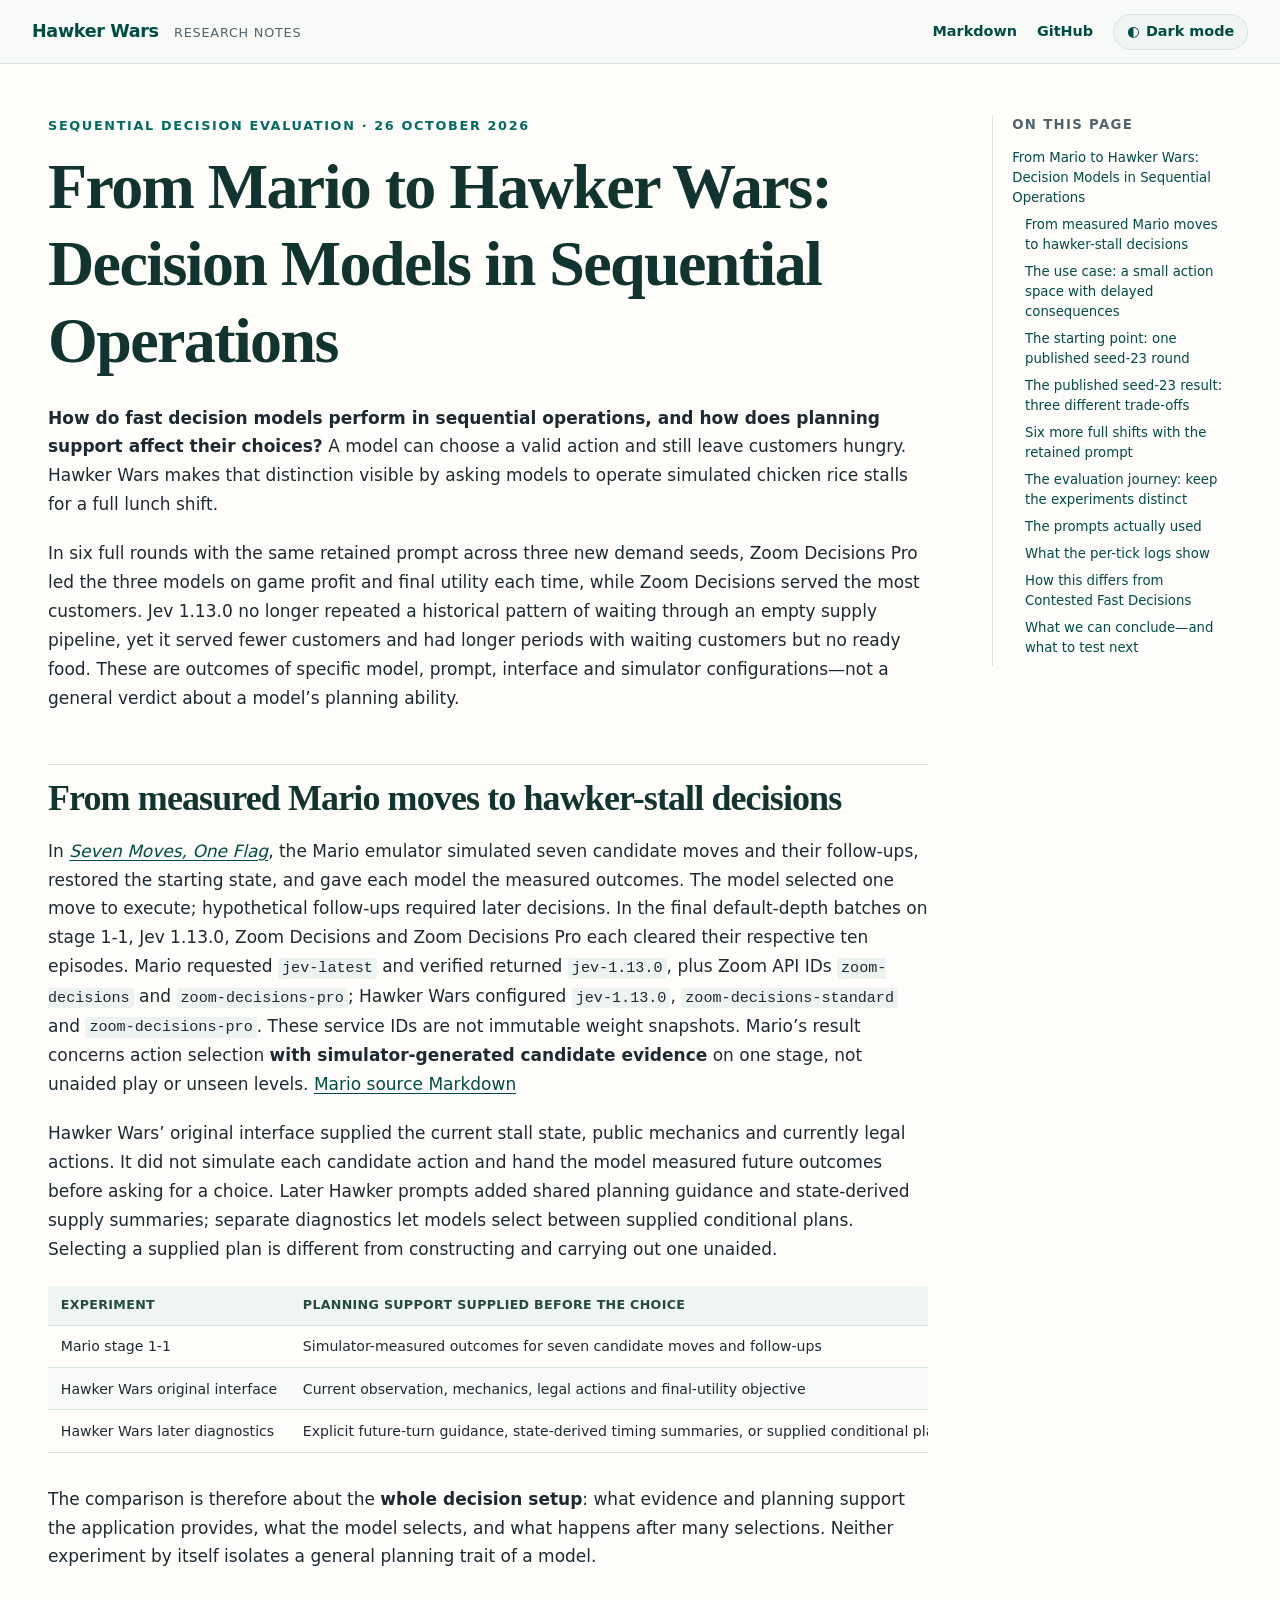
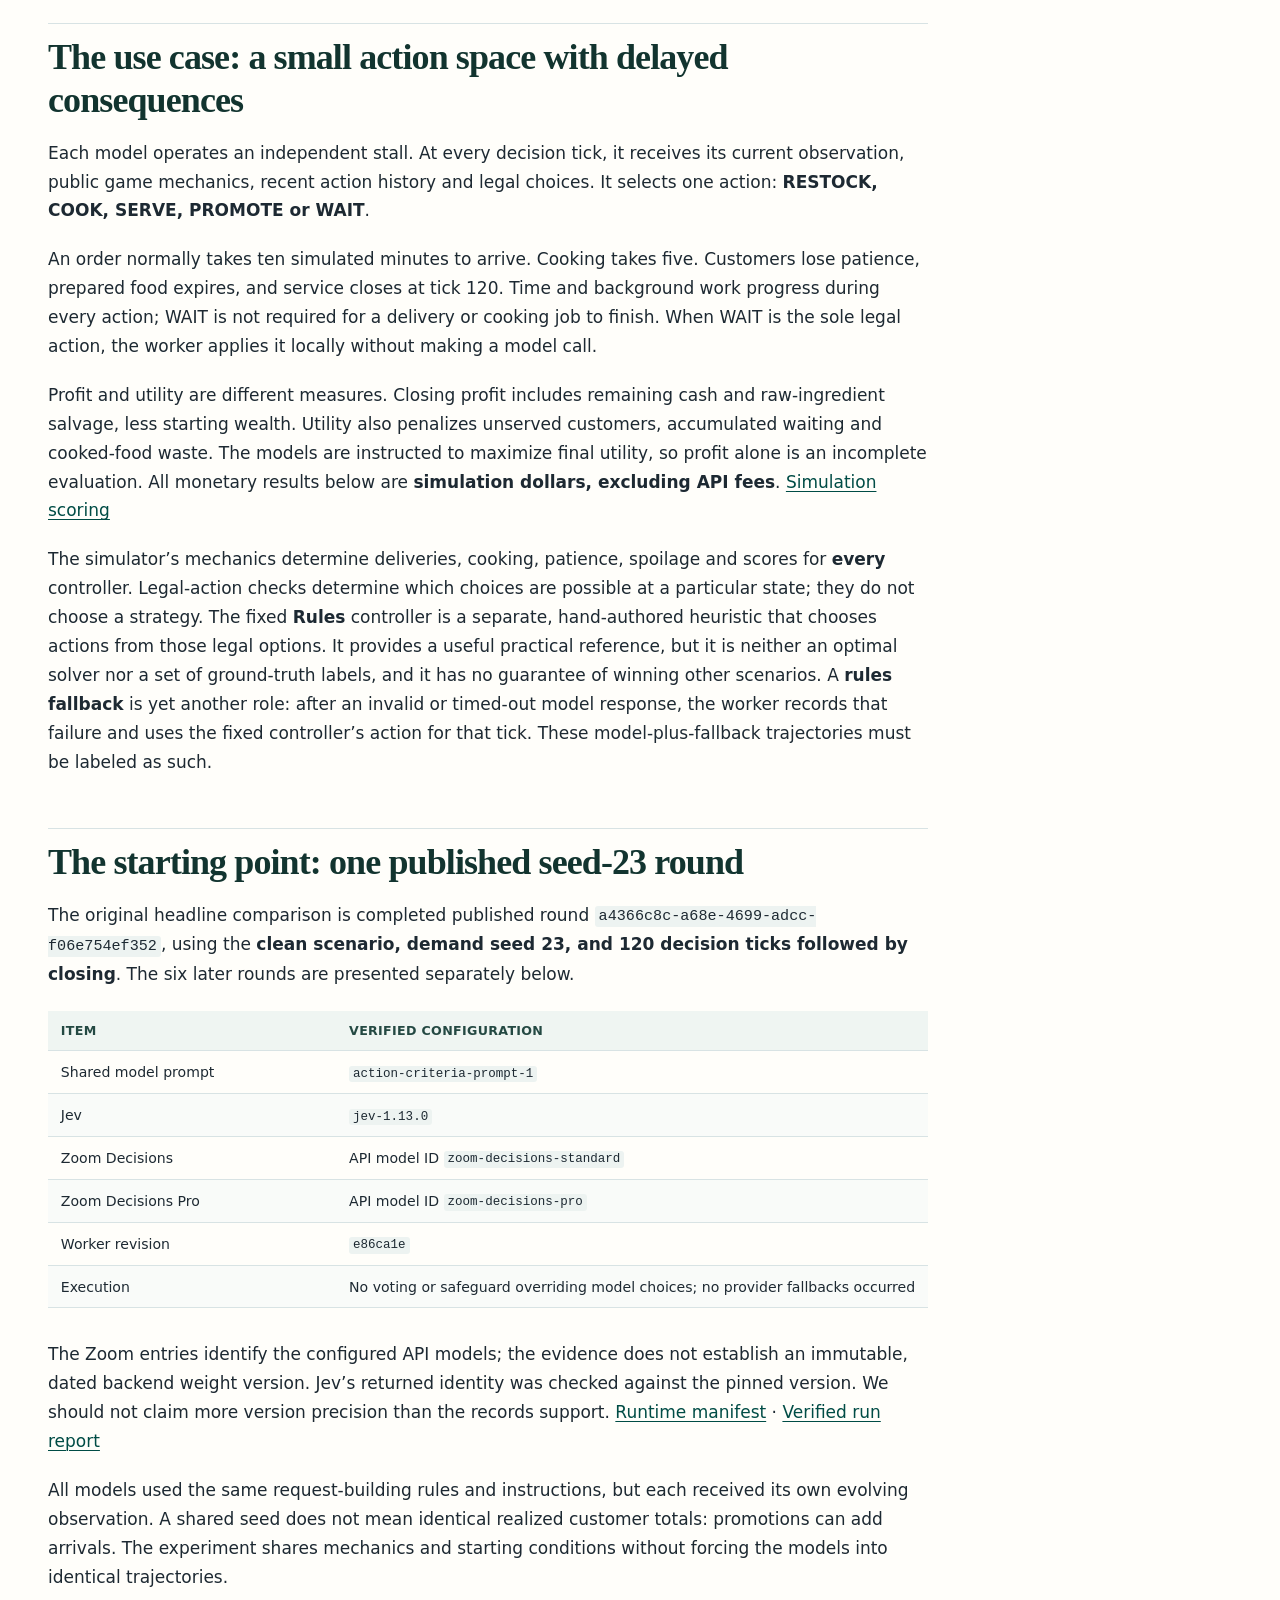
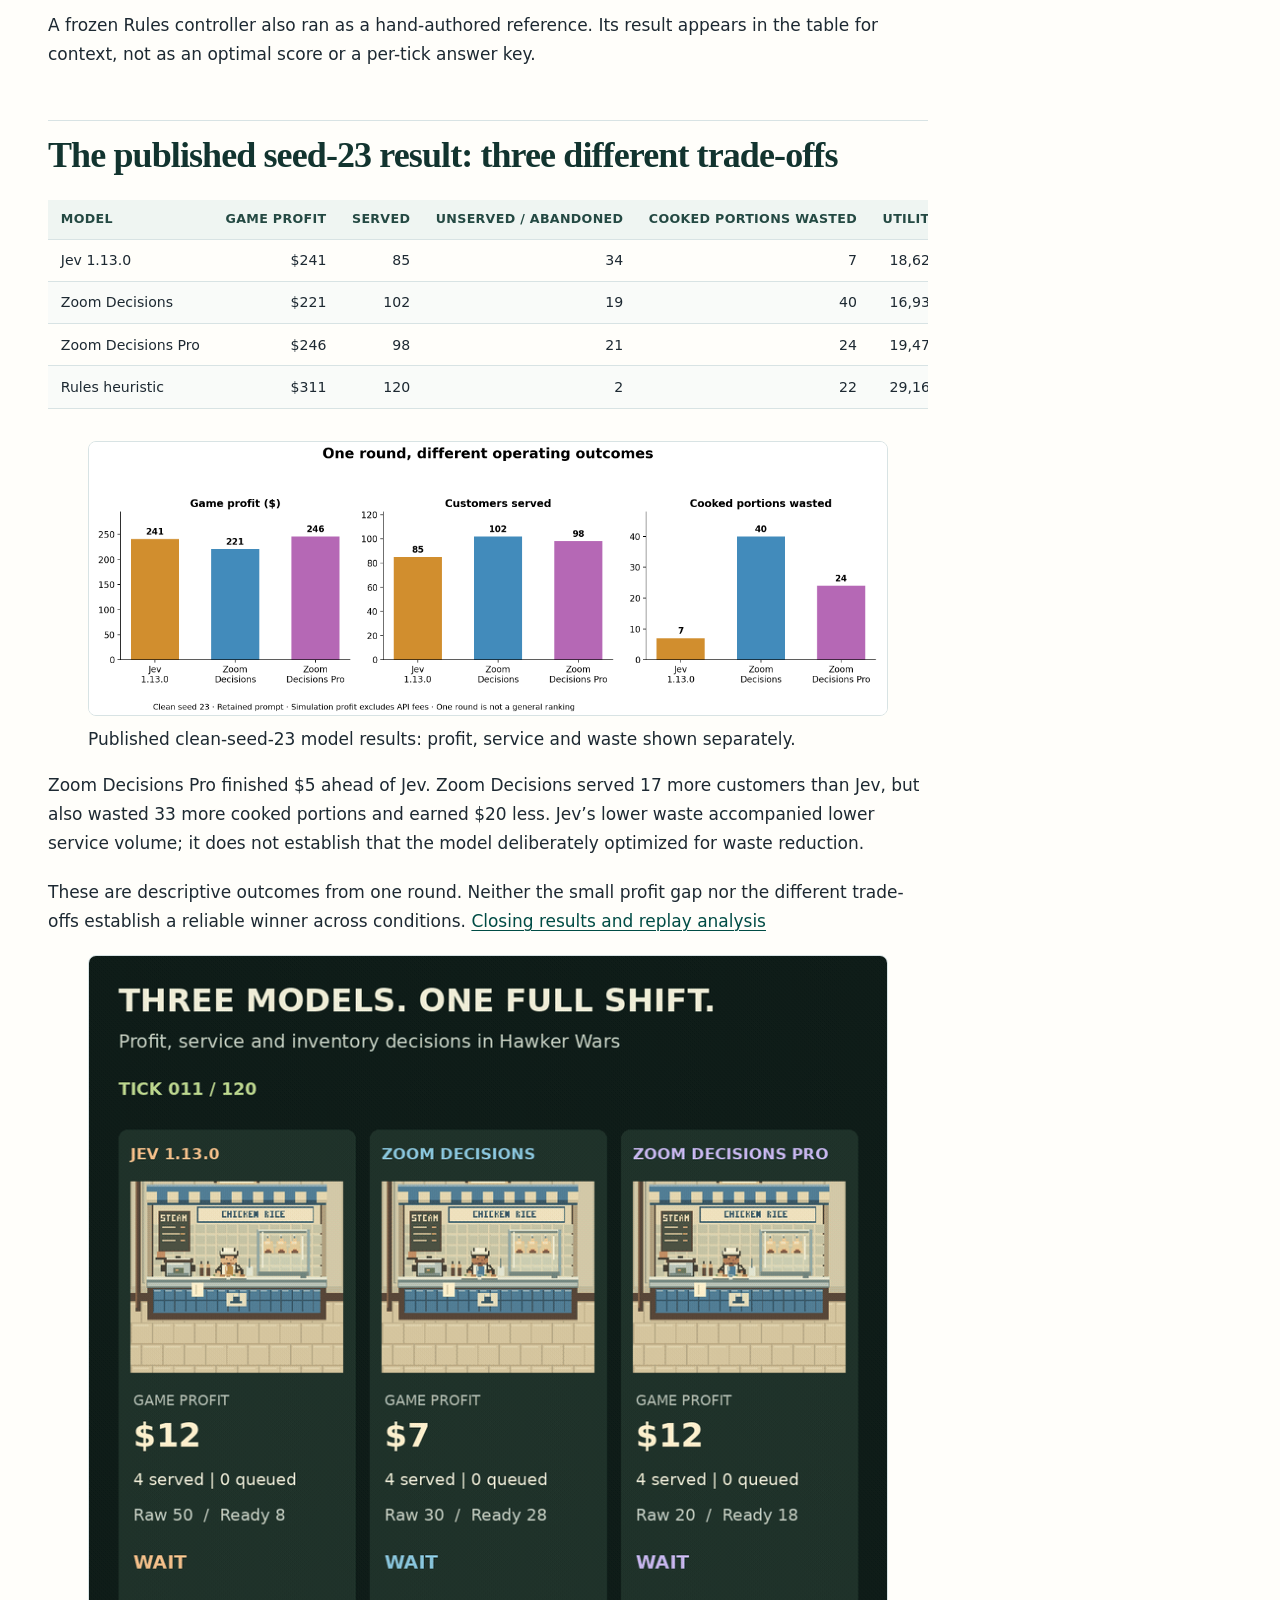
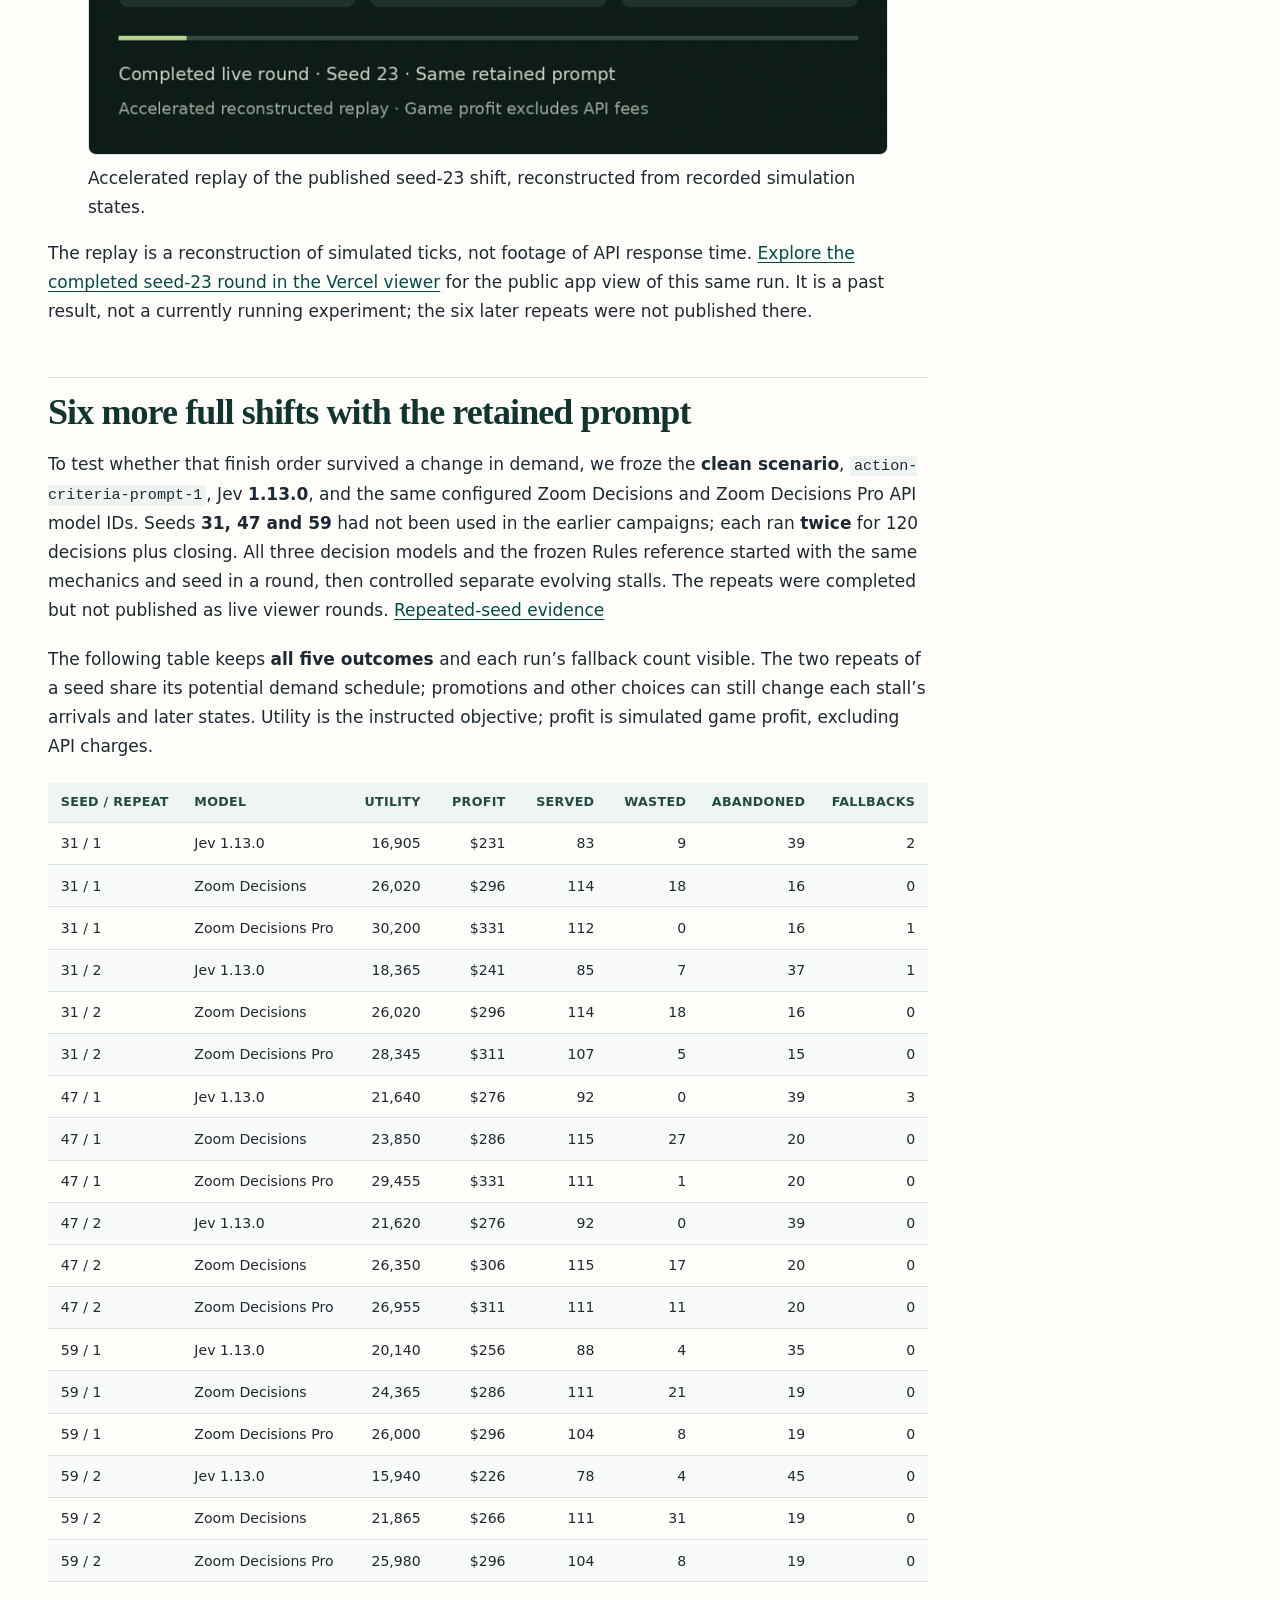
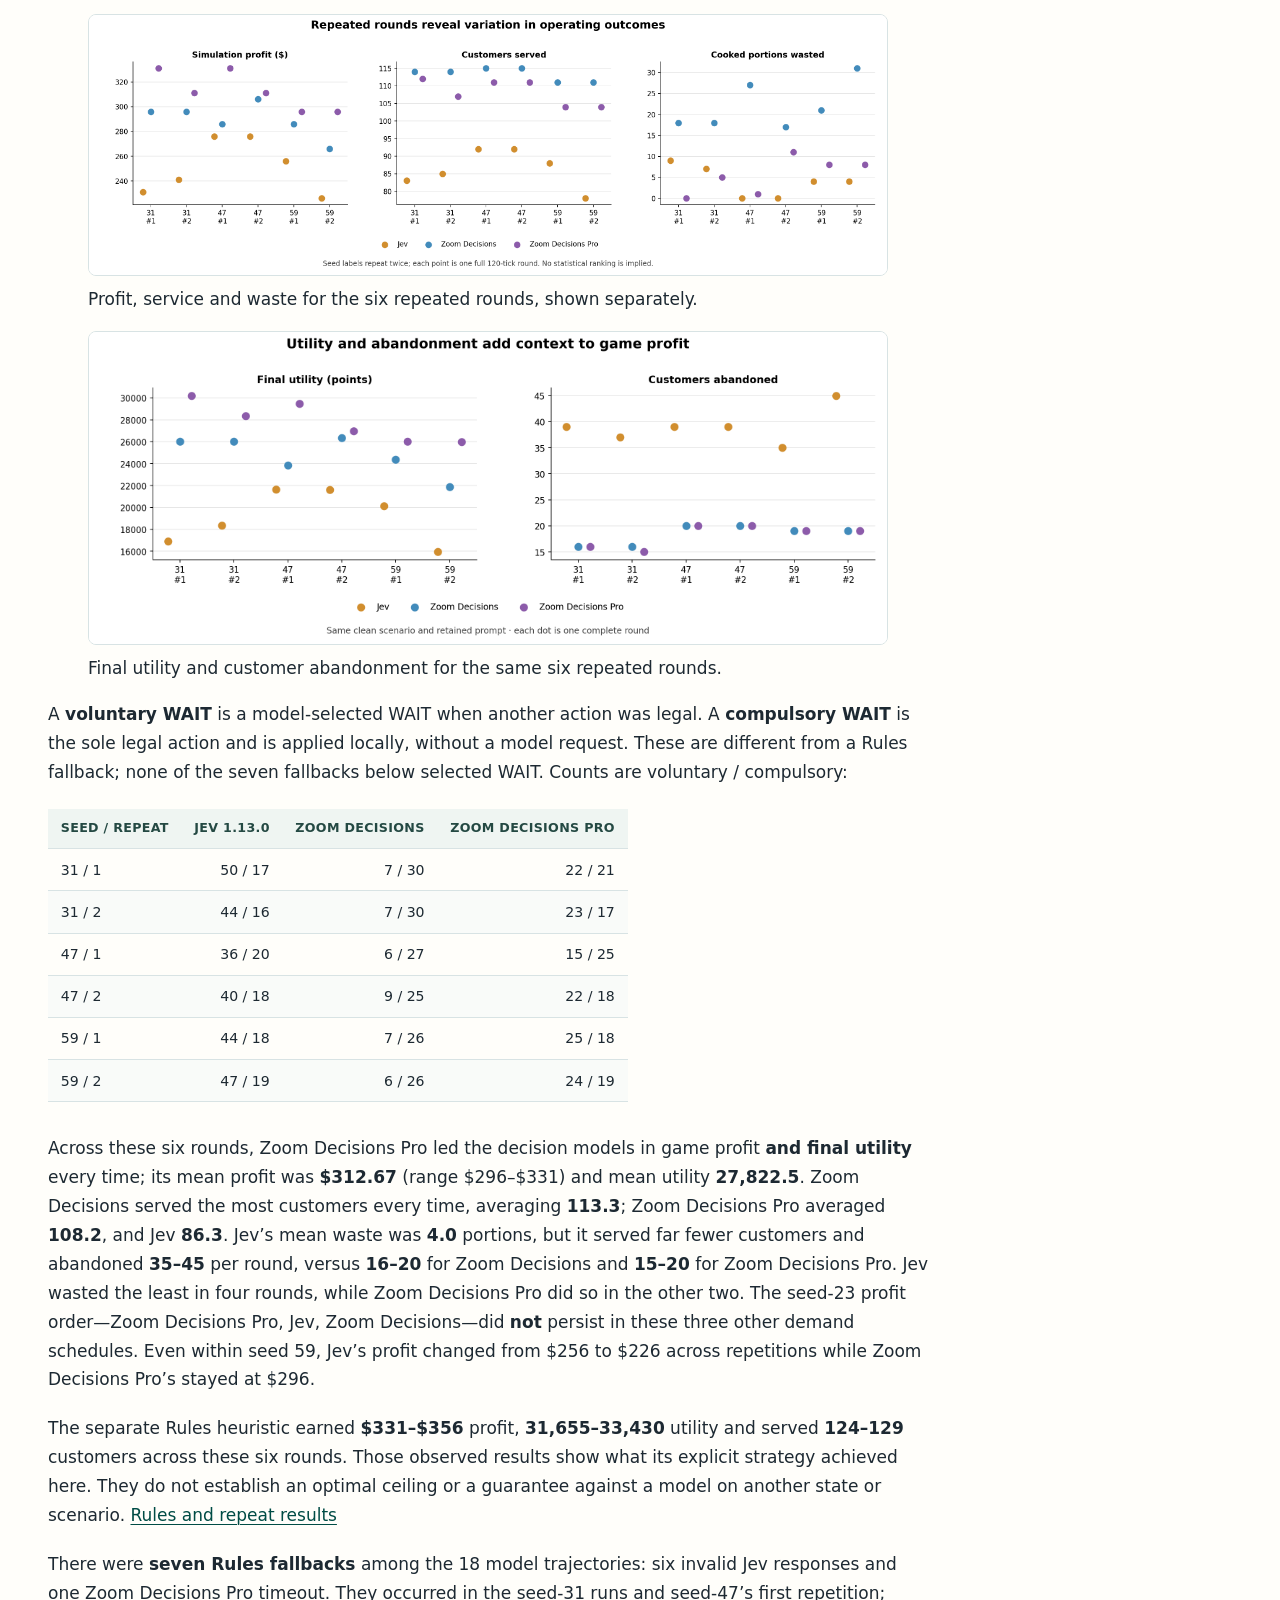
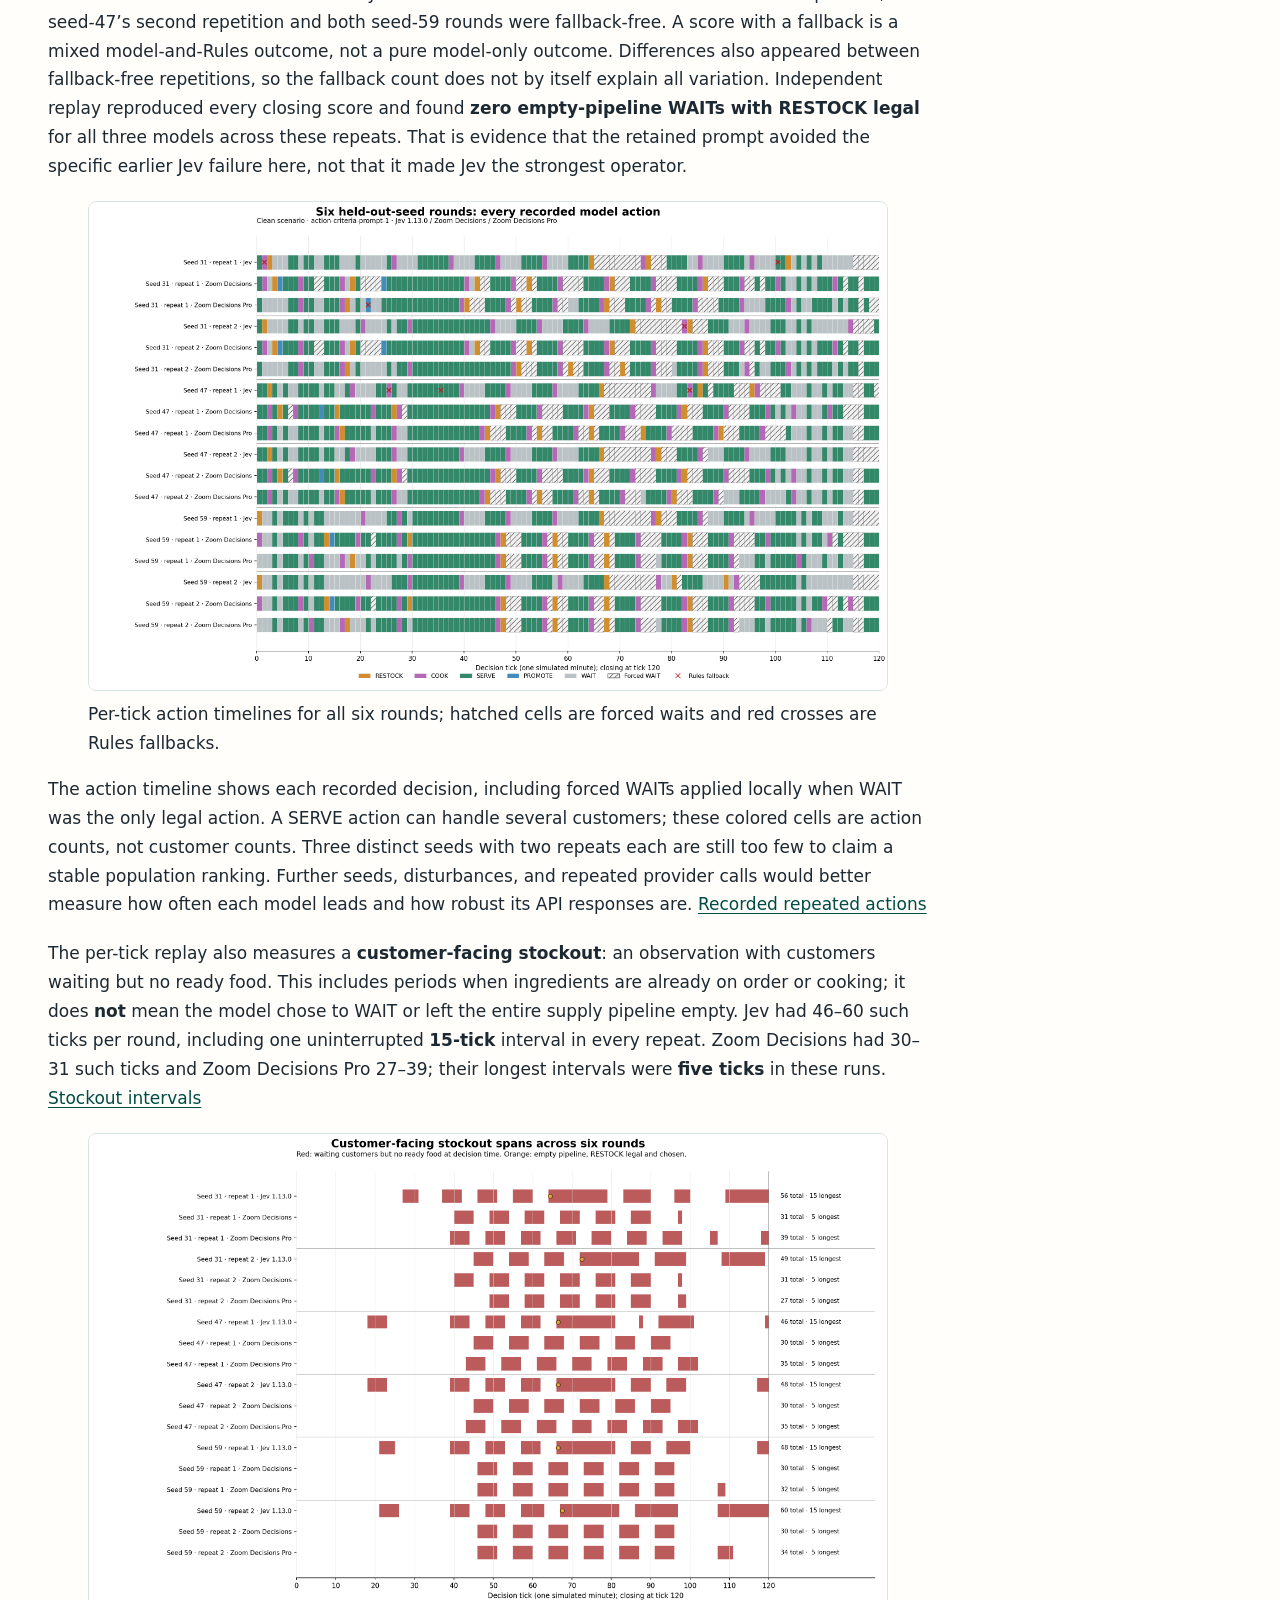
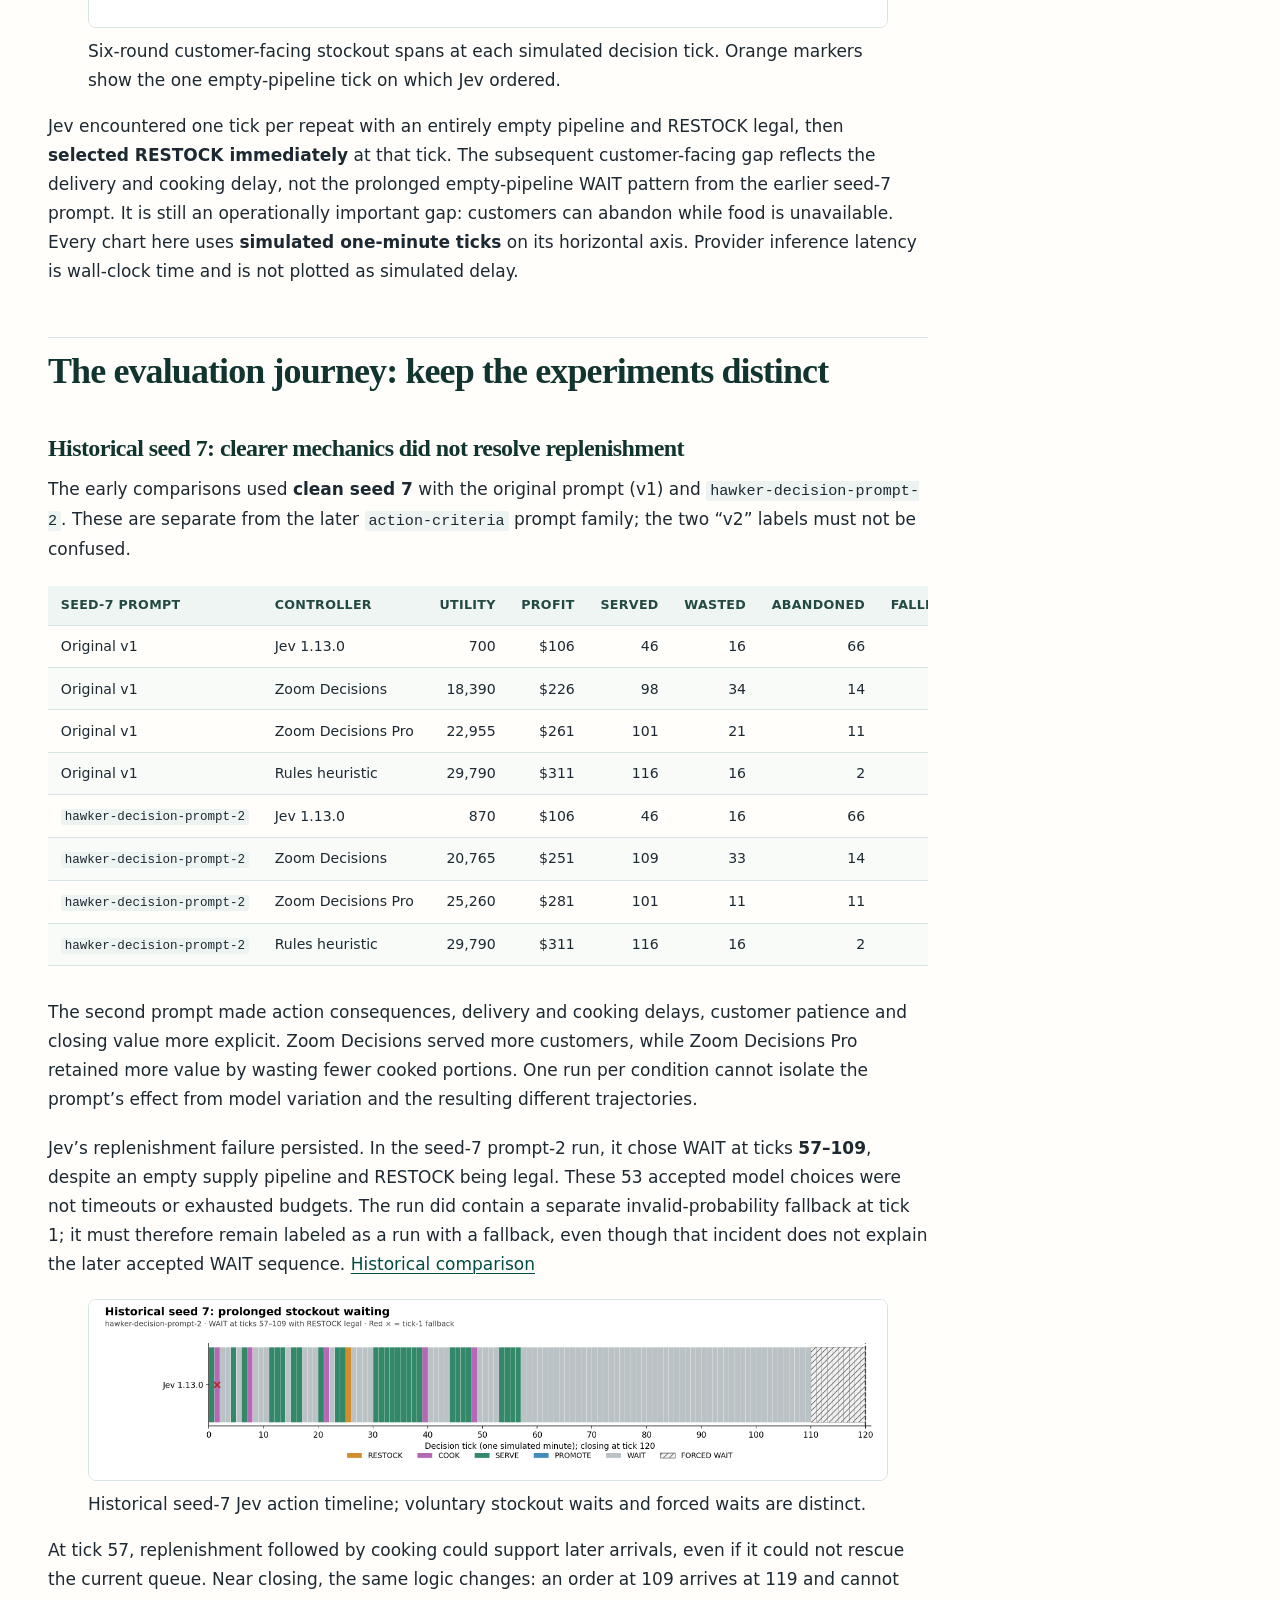
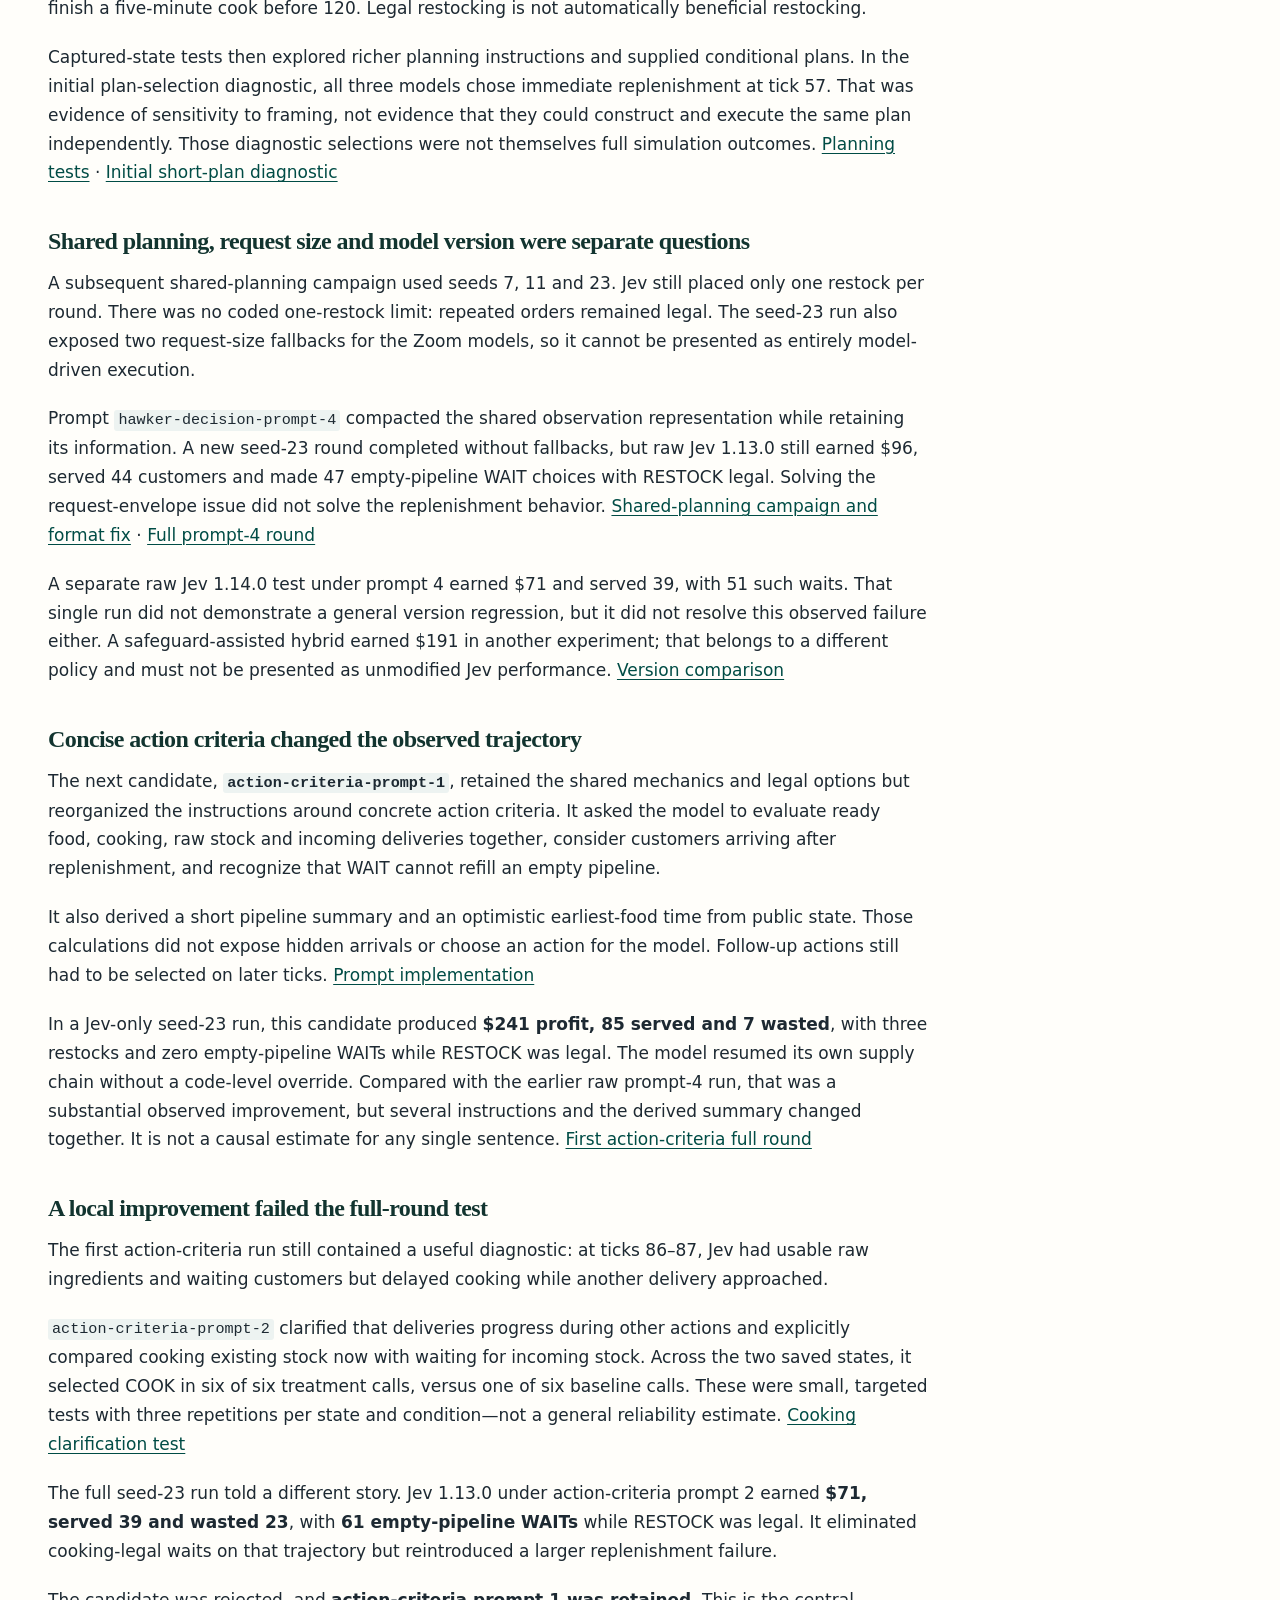
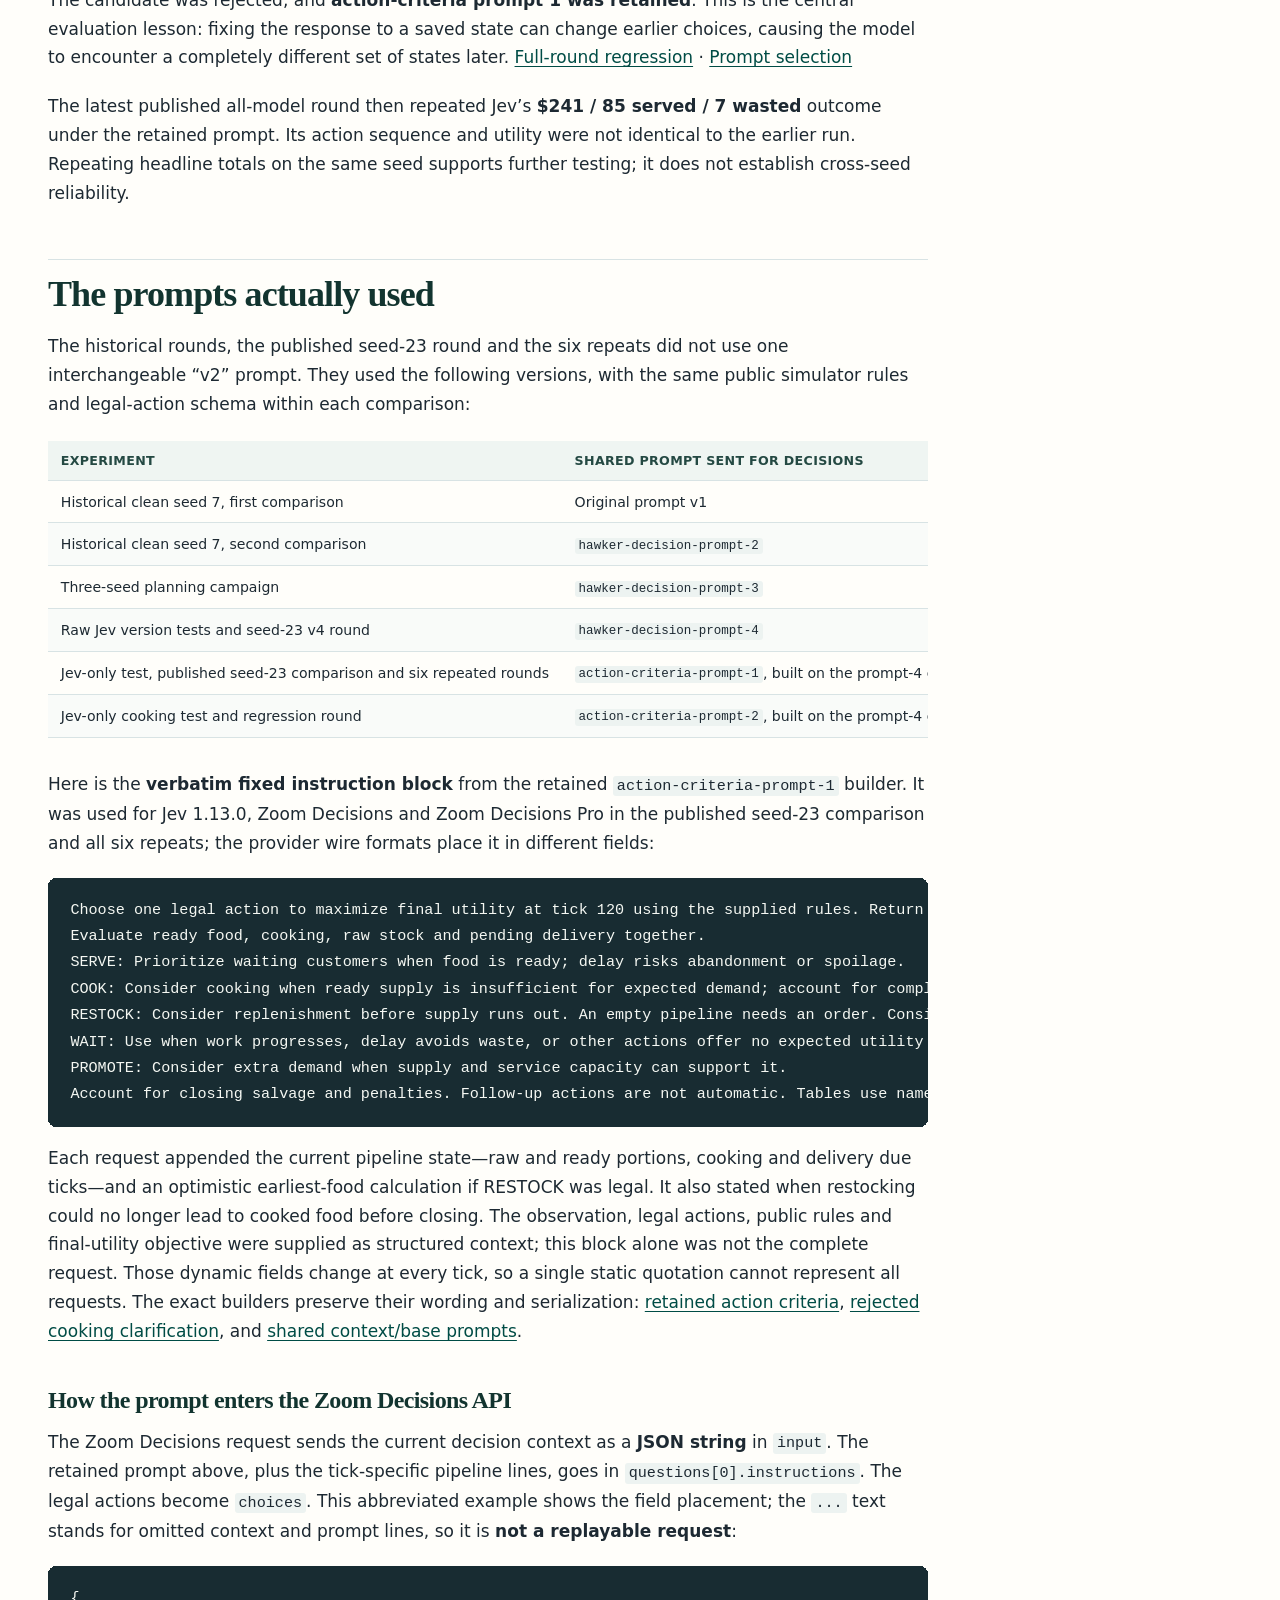
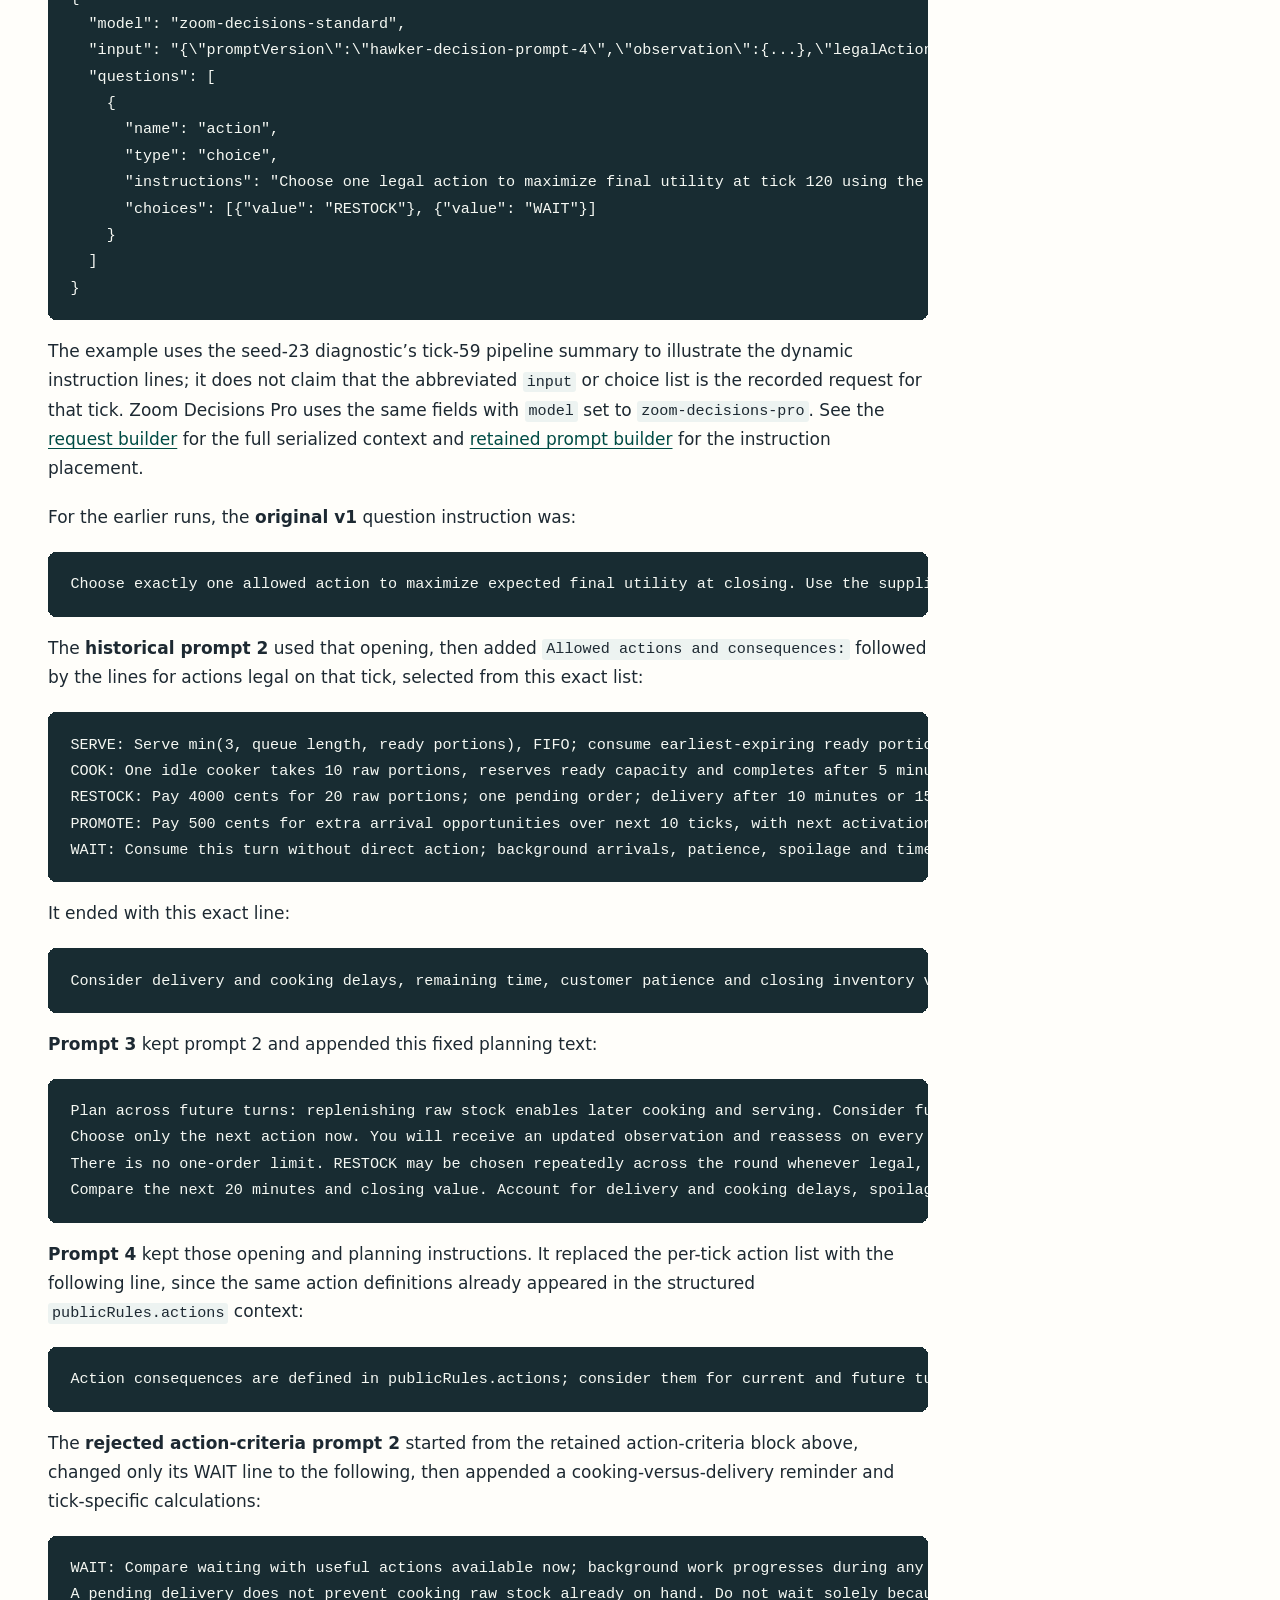
==== site/index.html @ 7950642e "Initialize clean Hawker Wars public snapshot" ====
<!doctype html>
<html lang="en">
<head>
  <meta charset="utf-8">
  <meta name="viewport" content="width=device-width, initial-scale=1">
  <meta name="description" content="How fast decision models perform across full Hawker Wars shifts, and how planning support changes the choices they make.">
  <meta property="og:type" content="article">
  <meta property="og:title" content="From Mario to Hawker Wars: Decision Models in Sequential Operations">
  <meta property="og:description" content="Six repeated shifts, per-tick actions, stockouts, prompt changes, and the limits of comparing sequential operations with static benchmarks.">
  <meta property="og:image" content="https://jenzushsu.github.io/hawker-wars/repeated-seed-results.png">
  <link rel="canonical" href="https://jenzushsu.github.io/hawker-wars/">
  <link rel="icon" href="favicon.svg" type="image/svg+xml">
  <script>
    try {
      const savedTheme = localStorage.getItem("hawker-wars-theme");
      if (savedTheme === "light" || savedTheme === "dark") {
        document.documentElement.dataset.theme = savedTheme;
      }
    } catch {}
  </script>
  <link rel="stylesheet" href="styles.css">
  <script src="theme.js" defer></script>
  <title>From Mario to Hawker Wars: Decision Models in Sequential Operations</title>
</head>
<body>
  <a class="skip-link" href="#article">Skip to article</a>
  <header class="masthead">
    <div class="masthead-inner">
      <a class="brand" href="./">Hawker Wars <span>Research notes</span></a>
      <nav aria-label="Site">
        <a href="article.md">Markdown</a>
        <a href="https://github.com/jenzushsu/hawker-wars">GitHub</a>
        <button id="theme-toggle" class="theme-toggle" type="button" aria-pressed="false">Dark mode</button>
      </nav>
    </div>
  </header>
  <div class="page-layout">
    <main id="article" class="article">
      <div class="eyebrow">Sequential decision evaluation · 26 October 2026</div>
      <h1
      id="from-mario-to-hawker-wars-decision-models-in-sequential-operations">From
      Mario to Hawker Wars: Decision Models in Sequential
      Operations</h1>
      <p><strong>How do fast decision models perform in sequential
      operations, and how does planning support affect their
      choices?</strong> A model can choose a valid action and still
      leave customers hungry. Hawker Wars makes that distinction visible
      by asking models to operate simulated chicken rice stalls for a
      full lunch shift.</p>
      <p>In six full rounds with the same retained prompt across three
      new demand seeds, Zoom Decisions Pro led the three models on game
      profit and final utility each time, while Zoom Decisions served
      the most customers. Jev 1.13.0 no longer repeated a historical
      pattern of waiting through an empty supply pipeline, yet it served
      fewer customers and had longer periods with waiting customers but
      no ready food. These are outcomes of specific model, prompt,
      interface and simulator configurations—not a general verdict about
      a model’s planning ability.</p>
      <h2 id="from-measured-mario-moves-to-hawker-stall-decisions">From
      measured Mario moves to hawker-stall decisions</h2>
      <p>In <a
      href="https://medium.com/@jenzushsu/seven-moves-one-flag-putting-zoom-decisions-to-the-mario-test-829dc8d730ec"><em>Seven
      Moves, One Flag</em></a>, the Mario emulator simulated seven
      candidate moves and their follow-ups, restored the starting state,
      and gave each model the measured outcomes. The model selected one
      move to execute; hypothetical follow-ups required later decisions.
      In the final default-depth batches on stage 1-1, Jev 1.13.0, Zoom
      Decisions and Zoom Decisions Pro each cleared their respective ten
      episodes. Mario requested <code>jev-latest</code> and verified
      returned <code>jev-1.13.0</code>, plus Zoom API IDs
      <code>zoom-decisions</code> and <code>zoom-decisions-pro</code>;
      Hawker Wars configured <code>jev-1.13.0</code>,
      <code>zoom-decisions-standard</code> and
      <code>zoom-decisions-pro</code>. These service IDs are not
      immutable weight snapshots. Mario’s result concerns action
      selection <strong>with simulator-generated candidate
      evidence</strong> on one stage, not unaided play or unseen levels.
      <a href="sources/mario-article.md">Mario source Markdown</a></p>
      <p>Hawker Wars’ original interface supplied the current stall
      state, public mechanics and currently legal actions. It did not
      simulate each candidate action and hand the model measured future
      outcomes before asking for a choice. Later Hawker prompts added
      shared planning guidance and state-derived supply summaries;
      separate diagnostics let models select between supplied
      conditional plans. Selecting a supplied plan is different from
      constructing and carrying out one unaided.</p>
      <table>
      <colgroup>
      <col style="width: 33%" />
      <col style="width: 33%" />
      <col style="width: 33%" />
      </colgroup>
      <thead>
      <tr class="header">
      <th>Experiment</th>
      <th>Planning support supplied before the choice</th>
      <th>What the model selected</th>
      </tr>
      </thead>
      <tbody>
      <tr class="odd">
      <td>Mario stage 1-1</td>
      <td>Simulator-measured outcomes for seven candidate moves and
      follow-ups</td>
      <td>One move to execute</td>
      </tr>
      <tr class="even">
      <td>Hawker Wars original interface</td>
      <td>Current observation, mechanics, legal actions and
      final-utility objective</td>
      <td>One stall action</td>
      </tr>
      <tr class="odd">
      <td>Hawker Wars later diagnostics</td>
      <td>Explicit future-turn guidance, state-derived timing summaries,
      or supplied conditional plans in separately labeled tests</td>
      <td>The next action or one supplied plan</td>
      </tr>
      </tbody>
      </table>
      <p>The comparison is therefore about the <strong>whole decision
      setup</strong>: what evidence and planning support the application
      provides, what the model selects, and what happens after many
      selections. Neither experiment by itself isolates a general
      planning trait of a model.</p>
      <h2
      id="the-use-case-a-small-action-space-with-delayed-consequences">The
      use case: a small action space with delayed consequences</h2>
      <p>Each model operates an independent stall. At every decision
      tick, it receives its current observation, public game mechanics,
      recent action history and legal choices. It selects one action:
      <strong>RESTOCK, COOK, SERVE, PROMOTE or WAIT</strong>.</p>
      <p>An order normally takes ten simulated minutes to arrive.
      Cooking takes five. Customers lose patience, prepared food
      expires, and service closes at tick 120. Time and background work
      progress during every action; WAIT is not required for a delivery
      or cooking job to finish. When WAIT is the sole legal action, the
      worker applies it locally without making a model call.</p>
      <p>Profit and utility are different measures. Closing profit
      includes remaining cash and raw-ingredient salvage, less starting
      wealth. Utility also penalizes unserved customers, accumulated
      waiting and cooked-food waste. The models are instructed to
      maximize final utility, so profit alone is an incomplete
      evaluation. All monetary results below are <strong>simulation
      dollars, excluding API fees</strong>. <a
      href="https://github.com/jenzushsu/hawker-wars-archive/blob/34ddc5c71699d5ab757eabeefab080a0dc8071ce/packages/simulation/src/scoring.ts">Simulation
      scoring</a></p>
      <p>The simulator’s mechanics determine deliveries, cooking,
      patience, spoilage and scores for <strong>every</strong>
      controller. Legal-action checks determine which choices are
      possible at a particular state; they do not choose a strategy. The
      fixed <strong>Rules</strong> controller is a separate,
      hand-authored heuristic that chooses actions from those legal
      options. It provides a useful practical reference, but it is
      neither an optimal solver nor a set of ground-truth labels, and it
      has no guarantee of winning other scenarios. A <strong>rules
      fallback</strong> is yet another role: after an invalid or
      timed-out model response, the worker records that failure and uses
      the fixed controller’s action for that tick. These
      model-plus-fallback trajectories must be labeled as such.</p>
      <h2 id="the-starting-point-one-published-seed-23-round">The
      starting point: one published seed-23 round</h2>
      <p>The original headline comparison is completed published round
      <code>a4366c8c-a68e-4699-adcc-f06e754ef352</code>, using the
      <strong>clean scenario, demand seed 23, and 120 decision ticks
      followed by closing</strong>. The six later rounds are presented
      separately below.</p>
      <table>
      <colgroup>
      <col style="width: 50%" />
      <col style="width: 50%" />
      </colgroup>
      <thead>
      <tr class="header">
      <th>Item</th>
      <th>Verified configuration</th>
      </tr>
      </thead>
      <tbody>
      <tr class="odd">
      <td>Shared model prompt</td>
      <td><code>action-criteria-prompt-1</code></td>
      </tr>
      <tr class="even">
      <td>Jev</td>
      <td><code>jev-1.13.0</code></td>
      </tr>
      <tr class="odd">
      <td>Zoom Decisions</td>
      <td>API model ID <code>zoom-decisions-standard</code></td>
      </tr>
      <tr class="even">
      <td>Zoom Decisions Pro</td>
      <td>API model ID <code>zoom-decisions-pro</code></td>
      </tr>
      <tr class="odd">
      <td>Worker revision</td>
      <td><code>e86ca1e</code></td>
      </tr>
      <tr class="even">
      <td>Execution</td>
      <td>No voting or safeguard overriding model choices; no provider
      fallbacks occurred</td>
      </tr>
      </tbody>
      </table>
      <p>The Zoom entries identify the configured API models; the
      evidence does not establish an immutable, dated backend weight
      version. Jev’s returned identity was checked against the pinned
      version. We should not claim more version precision than the
      records support. <a
      href="https://github.com/jenzushsu/hawker-wars-archive/blob/34ddc5c71699d5ab757eabeefab080a0dc8071ce/manifests/provider-runtime-live-retained.json">Runtime
      manifest</a> · <a
      href="https://github.com/jenzushsu/hawker-wars-archive/blob/34ddc5c71699d5ab757eabeefab080a0dc8071ce/docs/deployment/live-retained-results.md">Verified
      run report</a></p>
      <p>All models used the same request-building rules and
      instructions, but each received its own evolving observation. A
      shared seed does not mean identical realized customer totals:
      promotions can add arrivals. The experiment shares mechanics and
      starting conditions without forcing the models into identical
      trajectories.</p>
      <p>A frozen Rules controller also ran as a hand-authored
      reference. Its result appears in the table for context, not as an
      optimal score or a per-tick answer key.</p>
      <h2
      id="the-published-seed-23-result-three-different-trade-offs">The
      published seed-23 result: three different trade-offs</h2>
      <table>
      <colgroup>
      <col style="width: 13%" />
      <col style="width: 17%" />
      <col style="width: 17%" />
      <col style="width: 17%" />
      <col style="width: 17%" />
      <col style="width: 17%" />
      </colgroup>
      <thead>
      <tr class="header">
      <th>Model</th>
      <th style="text-align: right;">Game profit</th>
      <th style="text-align: right;">Served</th>
      <th style="text-align: right;">Unserved / abandoned</th>
      <th style="text-align: right;">Cooked portions wasted</th>
      <th style="text-align: right;">Utility</th>
      </tr>
      </thead>
      <tbody>
      <tr class="odd">
      <td>Jev 1.13.0</td>
      <td style="text-align: right;">$241</td>
      <td style="text-align: right;">85</td>
      <td style="text-align: right;">34</td>
      <td style="text-align: right;">7</td>
      <td style="text-align: right;">18,625</td>
      </tr>
      <tr class="even">
      <td>Zoom Decisions</td>
      <td style="text-align: right;">$221</td>
      <td style="text-align: right;">102</td>
      <td style="text-align: right;">19</td>
      <td style="text-align: right;">40</td>
      <td style="text-align: right;">16,935</td>
      </tr>
      <tr class="odd">
      <td>Zoom Decisions Pro</td>
      <td style="text-align: right;">$246</td>
      <td style="text-align: right;">98</td>
      <td style="text-align: right;">21</td>
      <td style="text-align: right;">24</td>
      <td style="text-align: right;">19,475</td>
      </tr>
      <tr class="even">
      <td>Rules heuristic</td>
      <td style="text-align: right;">$311</td>
      <td style="text-align: right;">120</td>
      <td style="text-align: right;">2</td>
      <td style="text-align: right;">22</td>
      <td style="text-align: right;">29,165</td>
      </tr>
      </tbody>
      </table>
      <figure>
      <img src="latest-results.png"
      alt="Published clean-seed-23 model results: profit, service and waste shown separately." />
      <figcaption aria-hidden="true">Published clean-seed-23 model
      results: profit, service and waste shown separately.</figcaption>
      </figure>
      <p>Zoom Decisions Pro finished $5 ahead of Jev. Zoom Decisions
      served 17 more customers than Jev, but also wasted 33 more cooked
      portions and earned $20 less. Jev’s lower waste accompanied lower
      service volume; it does not establish that the model deliberately
      optimized for waste reduction.</p>
      <p>These are descriptive outcomes from one round. Neither the
      small profit gap nor the different trade-offs establish a reliable
      winner across conditions. <a
      href="https://github.com/jenzushsu/hawker-wars-archive/blob/34ddc5c71699d5ab757eabeefab080a0dc8071ce/docs/deployment/live-retained-results.md">Closing
      results and replay analysis</a></p>
      <figure>
      <img src="replay/hawker-wars-replay.gif"
      alt="Accelerated replay of the published seed-23 shift, reconstructed from recorded simulation states." />
      <figcaption aria-hidden="true">Accelerated replay of the published
      seed-23 shift, reconstructed from recorded simulation
      states.</figcaption>
      </figure>
      <p>The replay is a reconstruction of simulated ticks, not footage
      of API response time. <a
      href="https://hawker-wars-staging.vercel.app/live/a4366c8c-a68e-4699-adcc-f06e754ef352">Explore
      the completed seed-23 round in the Vercel viewer</a> for the
      public app view of this same run. It is a past result, not a
      currently running experiment; the six later repeats were not
      published there.</p>
      <h2 id="six-more-full-shifts-with-the-retained-prompt">Six more
      full shifts with the retained prompt</h2>
      <p>To test whether that finish order survived a change in demand,
      we froze the <strong>clean scenario</strong>,
      <code>action-criteria-prompt-1</code>, Jev
      <strong>1.13.0</strong>, and the same configured Zoom Decisions
      and Zoom Decisions Pro API model IDs. Seeds <strong>31, 47 and
      59</strong> had not been used in the earlier campaigns; each ran
      <strong>twice</strong> for 120 decisions plus closing. All three
      decision models and the frozen Rules reference started with the
      same mechanics and seed in a round, then controlled separate
      evolving stalls. The repeats were completed but not published as
      live viewer rounds. <a
      href="https://github.com/jenzushsu/hawker-wars-archive/blob/22cbc8fd6f31ef767b4b1b348cbfe52d281ac580/docs/deployment/repeated-seed-evaluation.md">Repeated-seed
      evidence</a></p>
      <p>The following table keeps <strong>all five outcomes</strong>
      and each run’s fallback count visible. The two repeats of a seed
      share its potential demand schedule; promotions and other choices
      can still change each stall’s arrivals and later states. Utility
      is the instructed objective; profit is simulated game profit,
      excluding API charges.</p>
      <table style="width:100%;">
      <colgroup>
      <col style="width: 10%" />
      <col style="width: 10%" />
      <col style="width: 13%" />
      <col style="width: 13%" />
      <col style="width: 13%" />
      <col style="width: 13%" />
      <col style="width: 13%" />
      <col style="width: 13%" />
      </colgroup>
      <thead>
      <tr class="header">
      <th>Seed / repeat</th>
      <th>Model</th>
      <th style="text-align: right;">Utility</th>
      <th style="text-align: right;">Profit</th>
      <th style="text-align: right;">Served</th>
      <th style="text-align: right;">Wasted</th>
      <th style="text-align: right;">Abandoned</th>
      <th style="text-align: right;">Fallbacks</th>
      </tr>
      </thead>
      <tbody>
      <tr class="odd">
      <td>31 / 1</td>
      <td>Jev 1.13.0</td>
      <td style="text-align: right;">16,905</td>
      <td style="text-align: right;">$231</td>
      <td style="text-align: right;">83</td>
      <td style="text-align: right;">9</td>
      <td style="text-align: right;">39</td>
      <td style="text-align: right;">2</td>
      </tr>
      <tr class="even">
      <td>31 / 1</td>
      <td>Zoom Decisions</td>
      <td style="text-align: right;">26,020</td>
      <td style="text-align: right;">$296</td>
      <td style="text-align: right;">114</td>
      <td style="text-align: right;">18</td>
      <td style="text-align: right;">16</td>
      <td style="text-align: right;">0</td>
      </tr>
      <tr class="odd">
      <td>31 / 1</td>
      <td>Zoom Decisions Pro</td>
      <td style="text-align: right;">30,200</td>
      <td style="text-align: right;">$331</td>
      <td style="text-align: right;">112</td>
      <td style="text-align: right;">0</td>
      <td style="text-align: right;">16</td>
      <td style="text-align: right;">1</td>
      </tr>
      <tr class="even">
      <td>31 / 2</td>
      <td>Jev 1.13.0</td>
      <td style="text-align: right;">18,365</td>
      <td style="text-align: right;">$241</td>
      <td style="text-align: right;">85</td>
      <td style="text-align: right;">7</td>
      <td style="text-align: right;">37</td>
      <td style="text-align: right;">1</td>
      </tr>
      <tr class="odd">
      <td>31 / 2</td>
      <td>Zoom Decisions</td>
      <td style="text-align: right;">26,020</td>
      <td style="text-align: right;">$296</td>
      <td style="text-align: right;">114</td>
      <td style="text-align: right;">18</td>
      <td style="text-align: right;">16</td>
      <td style="text-align: right;">0</td>
      </tr>
      <tr class="even">
      <td>31 / 2</td>
      <td>Zoom Decisions Pro</td>
      <td style="text-align: right;">28,345</td>
      <td style="text-align: right;">$311</td>
      <td style="text-align: right;">107</td>
      <td style="text-align: right;">5</td>
      <td style="text-align: right;">15</td>
      <td style="text-align: right;">0</td>
      </tr>
      <tr class="odd">
      <td>47 / 1</td>
      <td>Jev 1.13.0</td>
      <td style="text-align: right;">21,640</td>
      <td style="text-align: right;">$276</td>
      <td style="text-align: right;">92</td>
      <td style="text-align: right;">0</td>
      <td style="text-align: right;">39</td>
      <td style="text-align: right;">3</td>
      </tr>
      <tr class="even">
      <td>47 / 1</td>
      <td>Zoom Decisions</td>
      <td style="text-align: right;">23,850</td>
      <td style="text-align: right;">$286</td>
      <td style="text-align: right;">115</td>
      <td style="text-align: right;">27</td>
      <td style="text-align: right;">20</td>
      <td style="text-align: right;">0</td>
      </tr>
      <tr class="odd">
      <td>47 / 1</td>
      <td>Zoom Decisions Pro</td>
      <td style="text-align: right;">29,455</td>
      <td style="text-align: right;">$331</td>
      <td style="text-align: right;">111</td>
      <td style="text-align: right;">1</td>
      <td style="text-align: right;">20</td>
      <td style="text-align: right;">0</td>
      </tr>
      <tr class="even">
      <td>47 / 2</td>
      <td>Jev 1.13.0</td>
      <td style="text-align: right;">21,620</td>
      <td style="text-align: right;">$276</td>
      <td style="text-align: right;">92</td>
      <td style="text-align: right;">0</td>
      <td style="text-align: right;">39</td>
      <td style="text-align: right;">0</td>
      </tr>
      <tr class="odd">
      <td>47 / 2</td>
      <td>Zoom Decisions</td>
      <td style="text-align: right;">26,350</td>
      <td style="text-align: right;">$306</td>
      <td style="text-align: right;">115</td>
      <td style="text-align: right;">17</td>
      <td style="text-align: right;">20</td>
      <td style="text-align: right;">0</td>
      </tr>
      <tr class="even">
      <td>47 / 2</td>
      <td>Zoom Decisions Pro</td>
      <td style="text-align: right;">26,955</td>
      <td style="text-align: right;">$311</td>
      <td style="text-align: right;">111</td>
      <td style="text-align: right;">11</td>
      <td style="text-align: right;">20</td>
      <td style="text-align: right;">0</td>
      </tr>
      <tr class="odd">
      <td>59 / 1</td>
      <td>Jev 1.13.0</td>
      <td style="text-align: right;">20,140</td>
      <td style="text-align: right;">$256</td>
      <td style="text-align: right;">88</td>
      <td style="text-align: right;">4</td>
      <td style="text-align: right;">35</td>
      <td style="text-align: right;">0</td>
      </tr>
      <tr class="even">
      <td>59 / 1</td>
      <td>Zoom Decisions</td>
      <td style="text-align: right;">24,365</td>
      <td style="text-align: right;">$286</td>
      <td style="text-align: right;">111</td>
      <td style="text-align: right;">21</td>
      <td style="text-align: right;">19</td>
      <td style="text-align: right;">0</td>
      </tr>
      <tr class="odd">
      <td>59 / 1</td>
      <td>Zoom Decisions Pro</td>
      <td style="text-align: right;">26,000</td>
      <td style="text-align: right;">$296</td>
      <td style="text-align: right;">104</td>
      <td style="text-align: right;">8</td>
      <td style="text-align: right;">19</td>
      <td style="text-align: right;">0</td>
      </tr>
      <tr class="even">
      <td>59 / 2</td>
      <td>Jev 1.13.0</td>
      <td style="text-align: right;">15,940</td>
      <td style="text-align: right;">$226</td>
      <td style="text-align: right;">78</td>
      <td style="text-align: right;">4</td>
      <td style="text-align: right;">45</td>
      <td style="text-align: right;">0</td>
      </tr>
      <tr class="odd">
      <td>59 / 2</td>
      <td>Zoom Decisions</td>
      <td style="text-align: right;">21,865</td>
      <td style="text-align: right;">$266</td>
      <td style="text-align: right;">111</td>
      <td style="text-align: right;">31</td>
      <td style="text-align: right;">19</td>
      <td style="text-align: right;">0</td>
      </tr>
      <tr class="even">
      <td>59 / 2</td>
      <td>Zoom Decisions Pro</td>
      <td style="text-align: right;">25,980</td>
      <td style="text-align: right;">$296</td>
      <td style="text-align: right;">104</td>
      <td style="text-align: right;">8</td>
      <td style="text-align: right;">19</td>
      <td style="text-align: right;">0</td>
      </tr>
      </tbody>
      </table>
      <figure>
      <img src="repeated-seed-results.png"
      alt="Profit, service and waste for the six repeated rounds, shown separately." />
      <figcaption aria-hidden="true">Profit, service and waste for the
      six repeated rounds, shown separately.</figcaption>
      </figure>
      <figure>
      <img src="repeated-seed-utility-abandonment.png"
      alt="Final utility and customer abandonment for the same six repeated rounds." />
      <figcaption aria-hidden="true">Final utility and customer
      abandonment for the same six repeated rounds.</figcaption>
      </figure>
      <p>A <strong>voluntary WAIT</strong> is a model-selected WAIT when
      another action was legal. A <strong>compulsory WAIT</strong> is
      the sole legal action and is applied locally, without a model
      request. These are different from a Rules fallback; none of the
      seven fallbacks below selected WAIT. Counts are voluntary /
      compulsory:</p>
      <table>
      <thead>
      <tr class="header">
      <th>Seed / repeat</th>
      <th style="text-align: right;">Jev 1.13.0</th>
      <th style="text-align: right;">Zoom Decisions</th>
      <th style="text-align: right;">Zoom Decisions Pro</th>
      </tr>
      </thead>
      <tbody>
      <tr class="odd">
      <td>31 / 1</td>
      <td style="text-align: right;">50 / 17</td>
      <td style="text-align: right;">7 / 30</td>
      <td style="text-align: right;">22 / 21</td>
      </tr>
      <tr class="even">
      <td>31 / 2</td>
      <td style="text-align: right;">44 / 16</td>
      <td style="text-align: right;">7 / 30</td>
      <td style="text-align: right;">23 / 17</td>
      </tr>
      <tr class="odd">
      <td>47 / 1</td>
      <td style="text-align: right;">36 / 20</td>
      <td style="text-align: right;">6 / 27</td>
      <td style="text-align: right;">15 / 25</td>
      </tr>
      <tr class="even">
      <td>47 / 2</td>
      <td style="text-align: right;">40 / 18</td>
      <td style="text-align: right;">9 / 25</td>
      <td style="text-align: right;">22 / 18</td>
      </tr>
      <tr class="odd">
      <td>59 / 1</td>
      <td style="text-align: right;">44 / 18</td>
      <td style="text-align: right;">7 / 26</td>
      <td style="text-align: right;">25 / 18</td>
      </tr>
      <tr class="even">
      <td>59 / 2</td>
      <td style="text-align: right;">47 / 19</td>
      <td style="text-align: right;">6 / 26</td>
      <td style="text-align: right;">24 / 19</td>
      </tr>
      </tbody>
      </table>
      <p>Across these six rounds, Zoom Decisions Pro led the decision
      models in game profit <strong>and final utility</strong> every
      time; its mean profit was <strong>$312.67</strong> (range
      $296–$331) and mean utility <strong>27,822.5</strong>. Zoom
      Decisions served the most customers every time, averaging
      <strong>113.3</strong>; Zoom Decisions Pro averaged
      <strong>108.2</strong>, and Jev <strong>86.3</strong>. Jev’s mean
      waste was <strong>4.0</strong> portions, but it served far fewer
      customers and abandoned <strong>35–45</strong> per round, versus
      <strong>16–20</strong> for Zoom Decisions and
      <strong>15–20</strong> for Zoom Decisions Pro. Jev wasted the
      least in four rounds, while Zoom Decisions Pro did so in the other
      two. The seed-23 profit order—Zoom Decisions Pro, Jev, Zoom
      Decisions—did <strong>not</strong> persist in these three other
      demand schedules. Even within seed 59, Jev’s profit changed from
      $256 to $226 across repetitions while Zoom Decisions Pro’s stayed
      at $296.</p>
      <p>The separate Rules heuristic earned <strong>$331–$356</strong>
      profit, <strong>31,655–33,430</strong> utility and served
      <strong>124–129</strong> customers across these six rounds. Those
      observed results show what its explicit strategy achieved here.
      They do not establish an optimal ceiling or a guarantee against a
      model on another state or scenario. <a
      href="https://github.com/jenzushsu/hawker-wars-archive/blob/22cbc8fd6f31ef767b4b1b348cbfe52d281ac580/docs/deployment/repeated-seed-evaluation.md">Rules
      and repeat results</a></p>
      <p>There were <strong>seven Rules fallbacks</strong> among the 18
      model trajectories: six invalid Jev responses and one Zoom
      Decisions Pro timeout. They occurred in the seed-31 runs and
      seed-47’s first repetition; seed-47’s second repetition and both
      seed-59 rounds were fallback-free. A score with a fallback is a
      mixed model-and-Rules outcome, not a pure model-only outcome.
      Differences also appeared between fallback-free repetitions, so
      the fallback count does not by itself explain all variation.
      Independent replay reproduced every closing score and found
      <strong>zero empty-pipeline WAITs with RESTOCK legal</strong> for
      all three models across these repeats. That is evidence that the
      retained prompt avoided the specific earlier Jev failure here, not
      that it made Jev the strongest operator.</p>
      <figure>
      <img src="repeated-seed-action-timeline.png"
      alt="Per-tick action timelines for all six rounds; hatched cells are forced waits and red crosses are Rules fallbacks." />
      <figcaption aria-hidden="true">Per-tick action timelines for all
      six rounds; hatched cells are forced waits and red crosses are
      Rules fallbacks.</figcaption>
      </figure>
      <p>The action timeline shows each recorded decision, including
      forced WAITs applied locally when WAIT was the only legal action.
      A SERVE action can handle several customers; these colored cells
      are action counts, not customer counts. Three distinct seeds with
      two repeats each are still too few to claim a stable population
      ranking. Further seeds, disturbances, and repeated provider calls
      would better measure how often each model leads and how robust its
      API responses are. <a
      href="https://github.com/jenzushsu/hawker-wars-archive/blob/22cbc8fd6f31ef767b4b1b348cbfe52d281ac580/docs/deployment/evidence/repeated-seeds/timelines.json">Recorded
      repeated actions</a></p>
      <p>The per-tick replay also measures a <strong>customer-facing
      stockout</strong>: an observation with customers waiting but no
      ready food. This includes periods when ingredients are already on
      order or cooking; it does <strong>not</strong> mean the model
      chose to WAIT or left the entire supply pipeline empty. Jev had
      46–60 such ticks per round, including one uninterrupted
      <strong>15-tick</strong> interval in every repeat. Zoom Decisions
      had 30–31 such ticks and Zoom Decisions Pro 27–39; their longest
      intervals were <strong>five ticks</strong> in these runs. <a
      href="stockout-summary.json">Stockout intervals</a></p>
      <figure>
      <img src="stockout-duration.png"
      alt="Six-round customer-facing stockout spans at each simulated decision tick. Orange markers show the one empty-pipeline tick on which Jev ordered." />
      <figcaption aria-hidden="true">Six-round customer-facing stockout
      spans at each simulated decision tick. Orange markers show the one
      empty-pipeline tick on which Jev ordered.</figcaption>
      </figure>
      <p>Jev encountered one tick per repeat with an entirely empty
      pipeline and RESTOCK legal, then <strong>selected RESTOCK
      immediately</strong> at that tick. The subsequent customer-facing
      gap reflects the delivery and cooking delay, not the prolonged
      empty-pipeline WAIT pattern from the earlier seed-7 prompt. It is
      still an operationally important gap: customers can abandon while
      food is unavailable. Every chart here uses <strong>simulated
      one-minute ticks</strong> on its horizontal axis. Provider
      inference latency is wall-clock time and is not plotted as
      simulated delay.</p>
      <h2 id="the-evaluation-journey-keep-the-experiments-distinct">The
      evaluation journey: keep the experiments distinct</h2>
      <h3
      id="historical-seed-7-clearer-mechanics-did-not-resolve-replenishment">Historical
      seed 7: clearer mechanics did not resolve replenishment</h3>
      <p>The early comparisons used <strong>clean seed 7</strong> with
      the original prompt (v1) and
      <code>hawker-decision-prompt-2</code>. These are separate from the
      later <code>action-criteria</code> prompt family; the two “v2”
      labels must not be confused.</p>
      <table style="width:100%;">
      <colgroup>
      <col style="width: 10%" />
      <col style="width: 10%" />
      <col style="width: 13%" />
      <col style="width: 13%" />
      <col style="width: 13%" />
      <col style="width: 13%" />
      <col style="width: 13%" />
      <col style="width: 13%" />
      </colgroup>
      <thead>
      <tr class="header">
      <th>Seed-7 prompt</th>
      <th>Controller</th>
      <th style="text-align: right;">Utility</th>
      <th style="text-align: right;">Profit</th>
      <th style="text-align: right;">Served</th>
      <th style="text-align: right;">Wasted</th>
      <th style="text-align: right;">Abandoned</th>
      <th style="text-align: right;">Fallbacks</th>
      </tr>
      </thead>
      <tbody>
      <tr class="odd">
      <td>Original v1</td>
      <td>Jev 1.13.0</td>
      <td style="text-align: right;">700</td>
      <td style="text-align: right;">$106</td>
      <td style="text-align: right;">46</td>
      <td style="text-align: right;">16</td>
      <td style="text-align: right;">66</td>
      <td style="text-align: right;">1</td>
      </tr>
      <tr class="even">
      <td>Original v1</td>
      <td>Zoom Decisions</td>
      <td style="text-align: right;">18,390</td>
      <td style="text-align: right;">$226</td>
      <td style="text-align: right;">98</td>
      <td style="text-align: right;">34</td>
      <td style="text-align: right;">14</td>
      <td style="text-align: right;">0</td>
      </tr>
      <tr class="odd">
      <td>Original v1</td>
      <td>Zoom Decisions Pro</td>
      <td style="text-align: right;">22,955</td>
      <td style="text-align: right;">$261</td>
      <td style="text-align: right;">101</td>
      <td style="text-align: right;">21</td>
      <td style="text-align: right;">11</td>
      <td style="text-align: right;">0</td>
      </tr>
      <tr class="even">
      <td>Original v1</td>
      <td>Rules heuristic</td>
      <td style="text-align: right;">29,790</td>
      <td style="text-align: right;">$311</td>
      <td style="text-align: right;">116</td>
      <td style="text-align: right;">16</td>
      <td style="text-align: right;">2</td>
      <td style="text-align: right;">0</td>
      </tr>
      <tr class="odd">
      <td><code>hawker-decision-prompt-2</code></td>
      <td>Jev 1.13.0</td>
      <td style="text-align: right;">870</td>
      <td style="text-align: right;">$106</td>
      <td style="text-align: right;">46</td>
      <td style="text-align: right;">16</td>
      <td style="text-align: right;">66</td>
      <td style="text-align: right;">1</td>
      </tr>
      <tr class="even">
      <td><code>hawker-decision-prompt-2</code></td>
      <td>Zoom Decisions</td>
      <td style="text-align: right;">20,765</td>
      <td style="text-align: right;">$251</td>
      <td style="text-align: right;">109</td>
      <td style="text-align: right;">33</td>
      <td style="text-align: right;">14</td>
      <td style="text-align: right;">0</td>
      </tr>
      <tr class="odd">
      <td><code>hawker-decision-prompt-2</code></td>
      <td>Zoom Decisions Pro</td>
      <td style="text-align: right;">25,260</td>
      <td style="text-align: right;">$281</td>
      <td style="text-align: right;">101</td>
      <td style="text-align: right;">11</td>
      <td style="text-align: right;">11</td>
      <td style="text-align: right;">0</td>
      </tr>
      <tr class="even">
      <td><code>hawker-decision-prompt-2</code></td>
      <td>Rules heuristic</td>
      <td style="text-align: right;">29,790</td>
      <td style="text-align: right;">$311</td>
      <td style="text-align: right;">116</td>
      <td style="text-align: right;">16</td>
      <td style="text-align: right;">2</td>
      <td style="text-align: right;">0</td>
      </tr>
      </tbody>
      </table>
      <p>The second prompt made action consequences, delivery and
      cooking delays, customer patience and closing value more explicit.
      Zoom Decisions served more customers, while Zoom Decisions Pro
      retained more value by wasting fewer cooked portions. One run per
      condition cannot isolate the prompt’s effect from model variation
      and the resulting different trajectories.</p>
      <p>Jev’s replenishment failure persisted. In the seed-7 prompt-2
      run, it chose WAIT at ticks <strong>57–109</strong>, despite an
      empty supply pipeline and RESTOCK being legal. These 53 accepted
      model choices were not timeouts or exhausted budgets. The run did
      contain a separate invalid-probability fallback at tick 1; it must
      therefore remain labeled as a run with a fallback, even though
      that incident does not explain the later accepted WAIT sequence.
      <a
      href="https://github.com/jenzushsu/hawker-wars-archive/blob/34ddc5c71699d5ab757eabeefab080a0dc8071ce/docs/deployment/prompt-v2-comparison.md">Historical
      comparison</a></p>
      <figure>
      <img src="historical-seed7-timeline.png"
      alt="Historical seed-7 Jev action timeline; voluntary stockout waits and forced waits are distinct." />
      <figcaption aria-hidden="true">Historical seed-7 Jev action
      timeline; voluntary stockout waits and forced waits are
      distinct.</figcaption>
      </figure>
      <p>At tick 57, replenishment followed by cooking could support
      later arrivals, even if it could not rescue the current queue.
      Near closing, the same logic changes: an order at 109 arrives at
      119 and cannot finish a five-minute cook before 120. Legal
      restocking is not automatically beneficial restocking.</p>
      <p>Captured-state tests then explored richer planning instructions
      and supplied conditional plans. In the initial plan-selection
      diagnostic, all three models chose immediate replenishment at tick
      57. That was evidence of sensitivity to framing, not evidence that
      they could construct and execute the same plan independently.
      Those diagnostic selections were not themselves full simulation
      outcomes. <a
      href="https://github.com/jenzushsu/hawker-wars-archive/blob/34ddc5c71699d5ab757eabeefab080a0dc8071ce/docs/deployment/planning-experiment.md">Planning
      tests</a> · <a
      href="https://github.com/jenzushsu/hawker-wars-archive/blob/34ddc5c71699d5ab757eabeefab080a0dc8071ce/docs/deployment/short-plan-experiment.md">Initial
      short-plan diagnostic</a></p>
      <h3
      id="shared-planning-request-size-and-model-version-were-separate-questions">Shared
      planning, request size and model version were separate
      questions</h3>
      <p>A subsequent shared-planning campaign used seeds 7, 11 and 23.
      Jev still placed only one restock per round. There was no coded
      one-restock limit: repeated orders remained legal. The seed-23 run
      also exposed two request-size fallbacks for the Zoom models, so it
      cannot be presented as entirely model-driven execution.</p>
      <p>Prompt <code>hawker-decision-prompt-4</code> compacted the
      shared observation representation while retaining its information.
      A new seed-23 round completed without fallbacks, but raw Jev
      1.13.0 still earned $96, served 44 customers and made 47
      empty-pipeline WAIT choices with RESTOCK legal. Solving the
      request-envelope issue did not solve the replenishment behavior.
      <a
      href="https://github.com/jenzushsu/hawker-wars-archive/blob/34ddc5c71699d5ab757eabeefab080a0dc8071ce/docs/deployment/fair-120-tick-campaign.md">Shared-planning
      campaign and format fix</a> · <a
      href="https://github.com/jenzushsu/hawker-wars-archive/blob/34ddc5c71699d5ab757eabeefab080a0dc8071ce/docs/deployment/v4-full-campaign.md">Full
      prompt-4 round</a></p>
      <p>A separate raw Jev 1.14.0 test under prompt 4 earned $71 and
      served 39, with 51 such waits. That single run did not demonstrate
      a general version regression, but it did not resolve this observed
      failure either. A safeguard-assisted hybrid earned $191 in another
      experiment; that belongs to a different policy and must not be
      presented as unmodified Jev performance. <a
      href="https://github.com/jenzushsu/hawker-wars-archive/blob/34ddc5c71699d5ab757eabeefab080a0dc8071ce/docs/deployment/jev114-comparison.md">Version
      comparison</a></p>
      <h3
      id="concise-action-criteria-changed-the-observed-trajectory">Concise
      action criteria changed the observed trajectory</h3>
      <p>The next candidate,
      <strong><code>action-criteria-prompt-1</code></strong>, retained
      the shared mechanics and legal options but reorganized the
      instructions around concrete action criteria. It asked the model
      to evaluate ready food, cooking, raw stock and incoming deliveries
      together, consider customers arriving after replenishment, and
      recognize that WAIT cannot refill an empty pipeline.</p>
      <p>It also derived a short pipeline summary and an optimistic
      earliest-food time from public state. Those calculations did not
      expose hidden arrivals or choose an action for the model.
      Follow-up actions still had to be selected on later ticks. <a
      href="https://github.com/jenzushsu/hawker-wars-archive/blob/34ddc5c71699d5ab757eabeefab080a0dc8071ce/packages/providers/src/action-criteria-experiment.ts">Prompt
      implementation</a></p>
      <p>In a Jev-only seed-23 run, this candidate produced <strong>$241
      profit, 85 served and 7 wasted</strong>, with three restocks and
      zero empty-pipeline WAITs while RESTOCK was legal. The model
      resumed its own supply chain without a code-level override.
      Compared with the earlier raw prompt-4 run, that was a substantial
      observed improvement, but several instructions and the derived
      summary changed together. It is not a causal estimate for any
      single sentence. <a
      href="https://github.com/jenzushsu/hawker-wars-archive/blob/34ddc5c71699d5ab757eabeefab080a0dc8071ce/docs/deployment/criteria-comparison.md">First
      action-criteria full round</a></p>
      <h3 id="a-local-improvement-failed-the-full-round-test">A local
      improvement failed the full-round test</h3>
      <p>The first action-criteria run still contained a useful
      diagnostic: at ticks 86–87, Jev had usable raw ingredients and
      waiting customers but delayed cooking while another delivery
      approached.</p>
      <p><code>action-criteria-prompt-2</code> clarified that deliveries
      progress during other actions and explicitly compared cooking
      existing stock now with waiting for incoming stock. Across the two
      saved states, it selected COOK in six of six treatment calls,
      versus one of six baseline calls. These were small, targeted tests
      with three repetitions per state and condition—not a general
      reliability estimate. <a
      href="https://github.com/jenzushsu/hawker-wars-archive/blob/34ddc5c71699d5ab757eabeefab080a0dc8071ce/docs/deployment/cooking-test.md">Cooking
      clarification test</a></p>
      <p>The full seed-23 run told a different story. Jev 1.13.0 under
      action-criteria prompt 2 earned <strong>$71, served 39 and wasted
      23</strong>, with <strong>61 empty-pipeline WAITs</strong> while
      RESTOCK was legal. It eliminated cooking-legal waits on that
      trajectory but reintroduced a larger replenishment failure.</p>
      <p>The candidate was rejected, and <strong>action-criteria prompt
      1 was retained</strong>. This is the central evaluation lesson:
      fixing the response to a saved state can change earlier choices,
      causing the model to encounter a completely different set of
      states later. <a
      href="https://github.com/jenzushsu/hawker-wars-archive/blob/34ddc5c71699d5ab757eabeefab080a0dc8071ce/docs/deployment/criteria-v2-full.md">Full-round
      regression</a> · <a
      href="https://github.com/jenzushsu/hawker-wars-archive/blob/34ddc5c71699d5ab757eabeefab080a0dc8071ce/docs/deployment/prompt-selection.md">Prompt
      selection</a></p>
      <p>The latest published all-model round then repeated Jev’s
      <strong>$241 / 85 served / 7 wasted</strong> outcome under the
      retained prompt. Its action sequence and utility were not
      identical to the earlier run. Repeating headline totals on the
      same seed supports further testing; it does not establish
      cross-seed reliability.</p>
      <h2 id="the-prompts-actually-used">The prompts actually used</h2>
      <p>The historical rounds, the published seed-23 round and the six
      repeats did not use one interchangeable “v2” prompt. They used the
      following versions, with the same public simulator rules and
      legal-action schema within each comparison:</p>
      <table>
      <colgroup>
      <col style="width: 33%" />
      <col style="width: 33%" />
      <col style="width: 33%" />
      </colgroup>
      <thead>
      <tr class="header">
      <th>Experiment</th>
      <th>Shared prompt sent for decisions</th>
      <th>Relevant change</th>
      </tr>
      </thead>
      <tbody>
      <tr class="odd">
      <td>Historical clean seed 7, first comparison</td>
      <td>Original prompt v1</td>
      <td>Initial decision framing; retained as historical
      evidence.</td>
      </tr>
      <tr class="even">
      <td>Historical clean seed 7, second comparison</td>
      <td><code>hawker-decision-prompt-2</code></td>
      <td>Explicit action consequences, waiting, delays and closing
      value.</td>
      </tr>
      <tr class="odd">
      <td>Three-seed planning campaign</td>
      <td><code>hawker-decision-prompt-3</code></td>
      <td>Shared planning guidance over future turns and repeated
      restocking.</td>
      </tr>
      <tr class="even">
      <td>Raw Jev version tests and seed-23 v4 round</td>
      <td><code>hawker-decision-prompt-4</code></td>
      <td>Same planning semantics with compact observation tables and
      public action rules.</td>
      </tr>
      <tr class="odd">
      <td>Jev-only test, published seed-23 comparison and six repeated
      rounds</td>
      <td><code>action-criteria-prompt-1</code>, built on the prompt-4
      context</td>
      <td>Short action criteria and state-dependent pipeline/restock
      summary. <strong>This is the retained prompt.</strong></td>
      </tr>
      <tr class="even">
      <td>Jev-only cooking test and regression round</td>
      <td><code>action-criteria-prompt-2</code>, built on the prompt-4
      context</td>
      <td>Added cooking-versus-delivery timing and queued-customer
      deadline calculations. Rejected after the full round.</td>
      </tr>
      </tbody>
      </table>
      <p>Here is the <strong>verbatim fixed instruction block</strong>
      from the retained <code>action-criteria-prompt-1</code> builder.
      It was used for Jev 1.13.0, Zoom Decisions and Zoom Decisions Pro
      in the published seed-23 comparison and all six repeats; the
      provider wire formats place it in different fields:</p>
      <pre class="text"><code>Choose one legal action to maximize final utility at tick 120 using the supplied rules. Return the typed choice; do not infer hidden arrivals.
Evaluate ready food, cooking, raw stock and pending delivery together.
SERVE: Prioritize waiting customers when food is ready; delay risks abandonment or spoilage.
COOK: Consider cooking when ready supply is insufficient for expected demand; account for completion time and spoilage.
RESTOCK: Consider replenishment before supply runs out. An empty pipeline needs an order. Consider arrivals after delivery/cooking, not only the current queue. Repeat orders are allowed.
WAIT: Use when work progresses, delay avoids waste, or other actions offer no expected utility gain. WAIT cannot replenish stock.
PROMOTE: Consider extra demand when supply and service capacity can support it.
Account for closing salvage and penalties. Follow-up actions are not automatic. Tables use named columns; queue rows are FIFO.</code></pre>
      <p>Each request appended the current pipeline state—raw and ready
      portions, cooking and delivery due ticks—and an optimistic
      earliest-food calculation if RESTOCK was legal. It also stated
      when restocking could no longer lead to cooked food before
      closing. The observation, legal actions, public rules and
      final-utility objective were supplied as structured context; this
      block alone was not the complete request. Those dynamic fields
      change at every tick, so a single static quotation cannot
      represent all requests. The exact builders preserve their wording
      and serialization: <a
      href="https://github.com/jenzushsu/hawker-wars-archive/blob/34ddc5c71699d5ab757eabeefab080a0dc8071ce/packages/providers/src/action-criteria-experiment.ts">retained
      action criteria</a>, <a
      href="https://github.com/jenzushsu/hawker-wars-archive/blob/34ddc5c71699d5ab757eabeefab080a0dc8071ce/packages/providers/src/action-criteria-v2-experiment.ts">rejected
      cooking clarification</a>, and <a
      href="https://github.com/jenzushsu/hawker-wars-archive/blob/34ddc5c71699d5ab757eabeefab080a0dc8071ce/packages/providers/src/wire.ts">shared
      context/base prompts</a>.</p>
      <h3 id="how-the-prompt-enters-the-zoom-decisions-api">How the
      prompt enters the Zoom Decisions API</h3>
      <p>The Zoom Decisions request sends the current decision context
      as a <strong>JSON string</strong> in <code>input</code>. The
      retained prompt above, plus the tick-specific pipeline lines, goes
      in <code>questions[0].instructions</code>. The legal actions
      become <code>choices</code>. This abbreviated example shows the
      field placement; the <code>...</code> text stands for omitted
      context and prompt lines, so it is <strong>not a replayable
      request</strong>:</p>
      <div class="sourceCode" id="cb2"><pre
      class="sourceCode json"><code class="sourceCode json"><span id="cb2-1"><a href="#cb2-1" aria-hidden="true" tabindex="-1"></a><span class="fu">{</span></span>
<span id="cb2-2"><a href="#cb2-2" aria-hidden="true" tabindex="-1"></a>  <span class="dt">&quot;model&quot;</span><span class="fu">:</span> <span class="st">&quot;zoom-decisions-standard&quot;</span><span class="fu">,</span></span>
<span id="cb2-3"><a href="#cb2-3" aria-hidden="true" tabindex="-1"></a>  <span class="dt">&quot;input&quot;</span><span class="fu">:</span> <span class="st">&quot;{</span><span class="ch">\&quot;</span><span class="st">promptVersion</span><span class="ch">\&quot;</span><span class="st">:</span><span class="ch">\&quot;</span><span class="st">hawker-decision-prompt-4</span><span class="ch">\&quot;</span><span class="st">,</span><span class="ch">\&quot;</span><span class="st">observation</span><span class="ch">\&quot;</span><span class="st">:{...},</span><span class="ch">\&quot;</span><span class="st">legalActions</span><span class="ch">\&quot;</span><span class="st">:[</span><span class="ch">\&quot;</span><span class="st">RESTOCK</span><span class="ch">\&quot;</span><span class="st">,</span><span class="ch">\&quot;</span><span class="st">WAIT</span><span class="ch">\&quot;</span><span class="st">],</span><span class="ch">\&quot;</span><span class="st">objective</span><span class="ch">\&quot;</span><span class="st">:{...},</span><span class="ch">\&quot;</span><span class="st">publicRules</span><span class="ch">\&quot;</span><span class="st">:{...}}&quot;</span><span class="fu">,</span></span>
<span id="cb2-4"><a href="#cb2-4" aria-hidden="true" tabindex="-1"></a>  <span class="dt">&quot;questions&quot;</span><span class="fu">:</span> <span class="ot">[</span></span>
<span id="cb2-5"><a href="#cb2-5" aria-hidden="true" tabindex="-1"></a>    <span class="fu">{</span></span>
<span id="cb2-6"><a href="#cb2-6" aria-hidden="true" tabindex="-1"></a>      <span class="dt">&quot;name&quot;</span><span class="fu">:</span> <span class="st">&quot;action&quot;</span><span class="fu">,</span></span>
<span id="cb2-7"><a href="#cb2-7" aria-hidden="true" tabindex="-1"></a>      <span class="dt">&quot;type&quot;</span><span class="fu">:</span> <span class="st">&quot;choice&quot;</span><span class="fu">,</span></span>
<span id="cb2-8"><a href="#cb2-8" aria-hidden="true" tabindex="-1"></a>      <span class="dt">&quot;instructions&quot;</span><span class="fu">:</span> <span class="st">&quot;Choose one legal action to maximize final utility at tick 120 using the supplied rules. ...</span><span class="ch">\n</span><span class="st">Pipeline: EMPTY; raw=0; ready=0; cookingDue=none; deliveryDue=none.</span><span class="ch">\n</span><span class="st">RESTOCK now: delivery at 69; optimistic earliest new food at 74, assuming COOK on delivery, idle cooker, capacity and no additional delay. Remaining service ticks: 46.</span><span class="ch">\n</span><span class="st">WAIT leaves the pipeline empty.&quot;</span><span class="fu">,</span></span>
<span id="cb2-9"><a href="#cb2-9" aria-hidden="true" tabindex="-1"></a>      <span class="dt">&quot;choices&quot;</span><span class="fu">:</span> <span class="ot">[</span><span class="fu">{</span><span class="dt">&quot;value&quot;</span><span class="fu">:</span> <span class="st">&quot;RESTOCK&quot;</span><span class="fu">}</span><span class="ot">,</span> <span class="fu">{</span><span class="dt">&quot;value&quot;</span><span class="fu">:</span> <span class="st">&quot;WAIT&quot;</span><span class="fu">}</span><span class="ot">]</span></span>
<span id="cb2-10"><a href="#cb2-10" aria-hidden="true" tabindex="-1"></a>    <span class="fu">}</span></span>
<span id="cb2-11"><a href="#cb2-11" aria-hidden="true" tabindex="-1"></a>  <span class="ot">]</span></span>
<span id="cb2-12"><a href="#cb2-12" aria-hidden="true" tabindex="-1"></a><span class="fu">}</span></span></code></pre></div>
      <p>The example uses the seed-23 diagnostic’s tick-59 pipeline
      summary to illustrate the dynamic instruction lines; it does not
      claim that the abbreviated <code>input</code> or choice list is
      the recorded request for that tick. Zoom Decisions Pro uses the
      same fields with <code>model</code> set to
      <code>zoom-decisions-pro</code>. See the <a
      href="https://github.com/jenzushsu/hawker-wars-archive/blob/34ddc5c71699d5ab757eabeefab080a0dc8071ce/packages/providers/src/wire.ts">request
      builder</a> for the full serialized context and <a
      href="https://github.com/jenzushsu/hawker-wars-archive/blob/34ddc5c71699d5ab757eabeefab080a0dc8071ce/packages/providers/src/action-criteria-experiment.ts">retained
      prompt builder</a> for the instruction placement.</p>
      <p>For the earlier runs, the <strong>original v1</strong> question
      instruction was:</p>
      <pre class="text"><code>Choose exactly one allowed action to maximize expected final utility at closing. Use the supplied observation and public game rules. Return the typed choice only; do not infer hidden schedules or seeds.</code></pre>
      <p>The <strong>historical prompt 2</strong> used that opening,
      then added <code>Allowed actions and consequences:</code> followed
      by the lines for actions legal on that tick, selected from this
      exact list:</p>
      <pre class="text"><code>SERVE: Serve min(3, queue length, ready portions), FIFO; consume earliest-expiring ready portions; earn 500 cents each. No passive service.
COOK: One idle cooker takes 10 raw portions, reserves ready capacity and completes after 5 minutes; newly ready portions expire 20 minutes after completion.
RESTOCK: Pay 4000 cents for 20 raw portions; one pending order; delivery after 10 minutes or 15 during supplier delay; must arrive before closing.
PROMOTE: Pay 500 cents for extra arrival opportunities over next 10 ticks, with next activation at t+20; otherwise unchanged mechanics.
WAIT: Consume this turn without direct action; background arrivals, patience, spoilage and timers continue.</code></pre>
      <p>It ended with this exact line:</p>
      <pre class="text"><code>Consider delivery and cooking delays, remaining time, customer patience and closing inventory value. WAIT does not place an order, start cooking or serve customers.</code></pre>
      <p><strong>Prompt 3</strong> kept prompt 2 and appended this fixed
      planning text:</p>
      <pre class="text"><code>Plan across future turns: replenishing raw stock enables later cooking and serving. Consider future customer arrivals as well as the current queue, using only the public demand rates.
Choose only the next action now. You will receive an updated observation and reassess on every following decision turn unless WAIT is the only legal action. A plan does not automatically execute later actions.
There is no one-order limit. RESTOCK may be chosen repeatedly across the round whenever legal, after earlier orders complete. Reconsider the stock pipeline throughout all 120 decision ticks.
Compare the next 20 minutes and closing value. Account for delivery and cooking delays, spoilage, customer patience and retained raw inventory. WAIT can be appropriate while work is in progress or when further action has no expected benefit. Do not force restocking or cooking near closing.</code></pre>
      <p><strong>Prompt 4</strong> kept those opening and planning
      instructions. It replaced the per-tick action list with the
      following line, since the same action definitions already appeared
      in the structured <code>publicRules.actions</code> context:</p>
      <pre class="text"><code>Action consequences are defined in publicRules.actions; consider them for current and future turns. Tables use named columns and ordered rows; queue rows remain FIFO.</code></pre>
      <p>The <strong>rejected action-criteria prompt 2</strong> started
      from the retained action-criteria block above, changed only its
      WAIT line to the following, then appended a
      cooking-versus-delivery reminder and tick-specific
      calculations:</p>
      <pre class="text"><code>WAIT: Compare waiting with useful actions available now; background work progresses during any action. Wait when delay avoids waste or alternatives offer no expected utility gain. WAIT cannot replenish stock.
A pending delivery does not prevent cooking raw stock already on hand. Do not wait solely because a delivery is approaching.</code></pre>
      <p>For every version, the legal-action list, observations, public
      rules and final-utility formula were part of the actual request,
      not just the quoted instruction text. The <a
      href="https://github.com/jenzushsu/hawker-wars-archive/blob/34ddc5c71699d5ab757eabeefab080a0dc8071ce/docs/providers/jev-smoke-plan.json">historical
      v1 request</a> and the versioned builders above make those
      state-dependent parts inspectable. The six repeated rounds
      described above reused <strong>action-criteria prompt 1</strong>
      exactly; no prompt was tuned between their seeds or
      repetitions.</p>
      <h2 id="what-the-per-tick-logs-show">What the per-tick logs
      show</h2>
      <p>The following detailed chart comes from the published seed-23
      round’s recorded decisions. Each colored cell marks the action
      taken at one simulated-minute tick; it does not represent API
      latency or the duration of the delivery/cooking job that action
      starts. Hatched cells distinguish forced WAITs from model-selected
      WAITs. The six-round timeline above uses the same convention and
      additionally marks fallbacks.</p>
      <figure>
      <img src="latest-action-timeline.png"
      alt="Published seed-23 action timelines for Jev 1.13.0, Zoom Decisions and Zoom Decisions Pro." />
      <figcaption aria-hidden="true">Published seed-23 action timelines
      for Jev 1.13.0, Zoom Decisions and Zoom Decisions
      Pro.</figcaption>
      </figure>
      <table>
      <colgroup>
      <col style="width: 11%" />
      <col style="width: 11%" />
      <col style="width: 15%" />
      <col style="width: 15%" />
      <col style="width: 15%" />
      <col style="width: 15%" />
      <col style="width: 15%" />
      </colgroup>
      <thead>
      <tr class="header">
      <th>Model</th>
      <th>RESTOCK ticks</th>
      <th style="text-align: right;">COOK actions</th>
      <th style="text-align: right;">SERVE actions</th>
      <th style="text-align: right;">Voluntary WAITs</th>
      <th style="text-align: right;">Forced WAITs</th>
      <th style="text-align: right;">Last SERVE tick</th>
      </tr>
      </thead>
      <tbody>
      <tr class="odd">
      <td>Jev 1.13.0</td>
      <td>0, 67, 80</td>
      <td style="text-align: right;">8</td>
      <td style="text-align: right;">46</td>
      <td style="text-align: right;">46</td>
      <td style="text-align: right;">17</td>
      <td style="text-align: right;">115</td>
      </tr>
      <tr class="even">
      <td>Zoom Decisions</td>
      <td>1, 13, 43, 53, 63, 80</td>
      <td style="text-align: right;">13</td>
      <td style="text-align: right;">56</td>
      <td style="text-align: right;">12</td>
      <td style="text-align: right;">32</td>
      <td style="text-align: right;">116</td>
      </tr>
      <tr class="odd">
      <td>Zoom Decisions Pro</td>
      <td>24, 37, 47, 65, 76</td>
      <td style="text-align: right;">11</td>
      <td style="text-align: right;">51</td>
      <td style="text-align: right;">33</td>
      <td style="text-align: right;">20</td>
      <td style="text-align: right;">116</td>
      </tr>
      </tbody>
      </table>
      <p>Zoom Decisions also selected PROMOTE once; the other two models
      did not. A SERVE action can serve multiple customers, so action
      counts must not be confused with customer totals.</p>
      <p>Jev ordered at tick 67, cooked when that delivery arrived at
      77, and ordered again at 80. It cooked at <strong>21, 29, 40, 49,
      58, 77, 86 and 96</strong>, then continued serving until 115. The
      historical seed-7 stockout-wait sequence does not describe this
      latest trajectory. Nor should the earlier tick-86/87 hesitation be
      copied into this run: the latest Jev selected COOK at 86, under a
      different state history.</p>
      <p>All three models had <strong>zero WAITs with SERVE
      legal</strong> and <strong>zero empty-pipeline WAITs with RESTOCK
      legal</strong>. Jev nevertheless had 23 WAITs with COOK legal.
      Legality alone does not identify an error: queue size, ready
      stock, cooking time, spoilage and time remaining all affect
      whether cooking is worthwhile. <a
      href="https://github.com/jenzushsu/hawker-wars-archive/blob/34ddc5c71699d5ab757eabeefab080a0dc8071ce/docs/deployment/evidence/live-retained/decisions.json">Recorded
      actions</a> · <a
      href="https://github.com/jenzushsu/hawker-wars-archive/blob/34ddc5c71699d5ab757eabeefab080a0dc8071ce/docs/deployment/evidence/live-retained/analysis.json">Replay
      analysis</a></p>
      <h2 id="how-this-differs-from-contested-fast-decisions">How this
      differs from Contested Fast Decisions</h2>
      <p><a
      href="https://huggingface.co/datasets/zoom-ai/contested-fast-decisions">Contested
      Fast Decisions</a> contains 818 decisions over 696 texts across 17
      domains. It retains disagreements among eight filter models, then
      uses independent model relabeling and adjudication. Its API
      evaluation supplies task names and candidate labels without label
      descriptions; single-label tasks use a choice, while multi-label
      tasks use per-label yes/no questions. Accuracy requires an exact
      match to the reference label set.</p>
      <table>
      <colgroup>
      <col style="width: 33%" />
      <col style="width: 33%" />
      <col style="width: 33%" />
      </colgroup>
      <thead>
      <tr class="header">
      <th>Dimension</th>
      <th>Contested Fast Decisions</th>
      <th>Hawker Wars</th>
      </tr>
      </thead>
      <tbody>
      <tr class="odd">
      <td>Input</td>
      <td>Fixed text and classification task</td>
      <td>Current simulated operating state</td>
      </tr>
      <tr class="even">
      <td>Feedback</td>
      <td>Label scored against a reference</td>
      <td>Action changes the next state</td>
      </tr>
      <tr class="odd">
      <td>Main outcome</td>
      <td>Exact-match accuracy</td>
      <td>Closing utility, profit, service, waste and abandonment</td>
      </tr>
      <tr class="even">
      <td>Evaluation unit</td>
      <td>Individual decision</td>
      <td>Full sequence of decisions</td>
      </tr>
      </tbody>
      </table>
      <p>The published leaderboard reports <strong>73.7% for Zoom
      Decisions Pro, 69.3% for Zoom Decisions, 62.6% for Jev 1.13.0 and
      66.0% for Jev 1.14.0</strong>. These are publisher-reported
      classification results, not measurements from Hawker Wars. <a
      href="https://huggingface.co/datasets/zoom-ai/contested-fast-decisions">Dataset
      methodology and leaderboard</a></p>
      <p>The published seed-23 simulation profit order differed from the
      six held-out repeats. Neither should be used to infer a matching
      ranking or correlation with classification accuracy: these
      evaluations use different inputs, prompts, feedback and outcome
      measures. Hawker Wars has no proven optimal reference action for
      every tick, so its logged choices should not be assigned an
      “accuracy” by comparing them with the hand-authored Rules
      controller.</p>
      <p>The evaluations are complementary. Classification tests whether
      a model can resolve a supplied decision. The simulation tests
      whether repeated choices sustain useful outcomes as earlier
      decisions constrain later options.</p>
      <h2 id="what-we-can-concludeand-what-to-test-next">What we can
      conclude—and what to test next</h2>
      <p>The strongest result is about the model-and-support
      configuration. Valid outputs, successful API calls, sensible
      isolated choices and good full-round outcomes are distinct
      achievements. Mario’s final stage clears came from selecting among
      simulator-measured moves and follow-ups. Hawker Wars’ original
      interface supplied current state and mechanics without that
      candidate simulation. Its later prompts and conditional-plan
      diagnostics changed the support available, and the cooking-prompt
      regression showed that a better choice on saved states can lead to
      worse complete-round results.</p>
      <p>The published seed-23 round completed with <strong>291
      successful paid calls: 103 for Jev, 88 for Zoom Decisions and 100
      for Zoom Decisions Pro</strong>, without provider errors, retries
      or fallbacks. Offline replay verified all 480 decisions across the
      three models and Rules, with 121 unique tick commits including
      closing. The six repeats added <strong>612 Jev and 1,158
      Zoom-model dispatches</strong> and replayed all
      <strong>2,880</strong> recorded decisions; seven of those
      dispatches led to Rules fallbacks. This establishes execution
      integrity and exposes API reliability, not optimality. API budget
      reservations are not invoice costs and should not be subtracted
      from game dollars to claim real-world ROI. <a
      href="https://github.com/jenzushsu/hawker-wars-archive/blob/34ddc5c71699d5ab757eabeefab080a0dc8071ce/docs/deployment/live-retained-results.md">Seed-23
      verification and accounting</a> · <a
      href="https://github.com/jenzushsu/hawker-wars-archive/blob/22cbc8fd6f31ef767b4b1b348cbfe52d281ac580/docs/deployment/repeated-seed-evaluation.md">Repeated-seed
      evidence</a></p>
      <p>A stronger next evaluation would add many more held-out seeds
      and repeat provider calls on the same states, still freezing
      prompts and model identities. Matched-state tests could compare
      choices on identical observations, while full rounds would measure
      their downstream consequences. Demand shocks and delivery delays
      would test adaptation. Actual API charges, latency and failure
      rates would establish deployment cost separately from simulated
      operating results.</p>
      <p>In the six comparable new-seed repetitions, <strong>Zoom
      Decisions Pro led model profit and utility, while Zoom Decisions
      served the most customers.</strong> Jev generally wasted little
      food but served fewer people, abandoned more, and had longer
      customer-facing stockouts; its historical empty-pipeline WAIT
      sequence did <strong>not</strong> recur. The separately published
      seed-23 round provides a counterexample to a fixed Jev-versus-Zoom
      profit order. Some repeated trajectories include Rules fallbacks,
      and only three new demand schedules were tested. These
      observations do not identify a model’s general planning ability.
      The next useful comparison would vary planning support under
      controlled, repeated conditions and measure the resulting full
      trajectories—not infer ability from a single action or a static
      benchmark rank.</p>
      <p class="signoff">
      — Jenzus Hsu · In close collaboration with Codex (GPT-6 Astra)
      </p>
      <footer class="article-footer">
        <strong>Inspect the evidence</strong>
        <p>Read the <a href="article.md">article Markdown</a>, <a href="repeated-seed-metrics.json">closing results</a>, <a href="repeated-seed-timelines.json">per-tick action timelines</a>, and <a href="stockout-summary.csv">stockout intervals</a>. The <a href="sources/original-blog-draft.md">earlier draft</a> and <a href="sources/mario-article.md">Mario source Markdown</a> are preserved alongside this revision.</p>
        <details>
          <summary>Download editable vector charts</summary>
          <ul>
            <li><a href="latest-results.svg">Published round results</a> and <a href="latest-action-timeline.svg">action timeline</a></li>
            <li><a href="repeated-seed-results.svg">Repeated-round results</a>, <a href="repeated-seed-utility-abandonment.svg">utility and abandonment</a>, and <a href="repeated-seed-action-timeline.svg">action timelines</a></li>
            <li><a href="stockout-duration.svg">Stockout intervals</a> and <a href="historical-seed7-timeline.svg">historical seed-7 timeline</a></li>
          </ul>
        </details>
      </footer>
    </main>
        <aside class="contents" aria-label="On this page">
      <div class="contents-title">On this page</div>
      <ul>
      <li><a
      href="#from-mario-to-hawker-wars-decision-models-in-sequential-operations"
      id="toc-from-mario-to-hawker-wars-decision-models-in-sequential-operations">From
      Mario to Hawker Wars: Decision Models in Sequential Operations</a>
      <ul>
      <li><a href="#from-measured-mario-moves-to-hawker-stall-decisions"
      id="toc-from-measured-mario-moves-to-hawker-stall-decisions">From
      measured Mario moves to hawker-stall decisions</a></li>
      <li><a
      href="#the-use-case-a-small-action-space-with-delayed-consequences"
      id="toc-the-use-case-a-small-action-space-with-delayed-consequences">The
      use case: a small action space with delayed consequences</a></li>
      <li><a href="#the-starting-point-one-published-seed-23-round"
      id="toc-the-starting-point-one-published-seed-23-round">The
      starting point: one published seed-23 round</a></li>
      <li><a
      href="#the-published-seed-23-result-three-different-trade-offs"
      id="toc-the-published-seed-23-result-three-different-trade-offs">The
      published seed-23 result: three different trade-offs</a></li>
      <li><a href="#six-more-full-shifts-with-the-retained-prompt"
      id="toc-six-more-full-shifts-with-the-retained-prompt">Six more
      full shifts with the retained prompt</a></li>
      <li><a
      href="#the-evaluation-journey-keep-the-experiments-distinct"
      id="toc-the-evaluation-journey-keep-the-experiments-distinct">The
      evaluation journey: keep the experiments distinct</a></li>
      <li><a href="#the-prompts-actually-used"
      id="toc-the-prompts-actually-used">The prompts actually
      used</a></li>
      <li><a href="#what-the-per-tick-logs-show"
      id="toc-what-the-per-tick-logs-show">What the per-tick logs
      show</a></li>
      <li><a href="#how-this-differs-from-contested-fast-decisions"
      id="toc-how-this-differs-from-contested-fast-decisions">How this
      differs from Contested Fast Decisions</a></li>
      <li><a href="#what-we-can-concludeand-what-to-test-next"
      id="toc-what-we-can-concludeand-what-to-test-next">What we can
      conclude—and what to test next</a></li>
      </ul></li>
      </ul>
    </aside>
      </div>
</body>
</html>
---- site/styles.css ----
:root {
  color-scheme: light dark;
  --ink: light-dark(#1d2932, #e3eeeb);
  --muted: light-dark(#53636e, #a9c0bb);
  --line: light-dark(#d8e3e4, #35504d);
  --paper: light-dark(#fffefa, #111e20);
  --wash: light-dark(#eff5f2, #1e3333);
  --accent: light-dark(#006b63, #80dec8);
  --accent-dark: light-dark(#004c45, #aae9d9);
  --heading: light-dark(#12342f, #e4f3ec);
  --masthead: light-dark(#f8fbf7, #17292a);
  --row-alt: light-dark(#f9fbf9, #182b2b);
  --table-heading: light-dark(#244943, #c1e6da);
  --code-bg: light-dark(#edf3f1, #294041);
  --pre-bg: light-dark(#182c32, #0b171b);
  --pre-ink: light-dark(#f5f8f3, #f0f5f1);
  --hover: light-dark(#9a471c, #ffbc8b);
}
:root[data-theme="light"] { color-scheme: light; }
:root[data-theme="dark"] { color-scheme: dark; }

* { box-sizing: border-box; }
html { scroll-behavior: smooth; }
body {
  margin: 0;
  background: var(--paper);
  color: var(--ink);
  font: 17px/1.7 system-ui, -apple-system, BlinkMacSystemFont, "Segoe UI", sans-serif;
}
a { color: var(--accent-dark); text-decoration-thickness: 1px; text-underline-offset: 3px; }
a:hover { color: var(--hover); }
a:focus-visible { outline: 3px solid #de7b34; outline-offset: 3px; }
.skip-link { position: absolute; top: -4rem; left: 1rem; padding: .5rem 1rem; background: var(--paper); z-index: 10; }
.skip-link:focus { top: 1rem; }
.masthead { border-bottom: 1px solid var(--line); background: var(--masthead); }
.masthead-inner { max-width: 1440px; margin: auto; padding: .85rem 2rem; display: flex; justify-content: space-between; gap: 1rem; align-items: center; }
.masthead a { text-decoration: none; }
.brand { font-weight: 800; letter-spacing: -.02em; font-size: 1.1rem; }
.brand span { margin-left: .6rem; color: var(--muted); font-size: .8rem; font-weight: 500; letter-spacing: .06em; text-transform: uppercase; }
.masthead nav { display: flex; gap: 1.25rem; align-items: center; font-size: .9rem; font-weight: 650; }
.theme-toggle { color: var(--accent-dark); background: var(--wash); border: 1px solid var(--line); border-radius: 999px; padding: .3rem .8rem; font: inherit; font-weight: 650; cursor: pointer; }
.theme-toggle::before { content: "◐"; margin-right: .4rem; }
.theme-toggle:hover { color: var(--hover); }
.theme-toggle:focus-visible { outline: 3px solid #de7b34; outline-offset: 3px; }
.page-layout { max-width: 1440px; margin: auto; padding: 3.2rem 2rem 6rem; display: grid; grid-template-columns: minmax(0, 880px) minmax(190px, 240px); justify-content: center; gap: clamp(2rem, 5vw, 5rem); }
.article { min-width: 0; }
.eyebrow { color: var(--accent); font-size: .8rem; font-weight: 800; letter-spacing: .13em; text-transform: uppercase; }
h1, h2, h3 { font-family: Georgia, Cambria, "Times New Roman", serif; line-height: 1.2; letter-spacing: -.025em; color: var(--heading); }
h1 { font-size: clamp(2.4rem, 5vw, 4.1rem); margin: .75rem 0 1.5rem; }
h2 { font-size: clamp(1.7rem, 3vw, 2.25rem); margin: 3.2rem 0 1rem; padding-top: .8rem; border-top: 1px solid var(--line); }
h3 { font-size: 1.5rem; margin: 2.5rem 0 .8rem; }
p { margin: 0 0 1.25rem; }
p:has(> img:only-child) { margin: 1.7rem 0 2rem; }
img { max-width: 100%; height: auto; border-radius: 8px; border: 1px solid var(--line); background: #fff; }
table { border-collapse: collapse; display: block; overflow-x: auto; width: 100%; margin: 1.4rem 0 2rem; font-size: .88rem; line-height: 1.45; white-space: nowrap; }
th, td { padding: .65rem .8rem; border-bottom: 1px solid var(--line); text-align: left; }
th { background: var(--wash); color: var(--table-heading); font-size: .79rem; text-transform: uppercase; letter-spacing: .025em; }
tr:nth-child(even) td { background: var(--row-alt); }
blockquote { margin: 1.5rem 0; padding: .4rem 1.3rem; border-left: 4px solid var(--accent); background: var(--wash); }
code { background: var(--code-bg); border-radius: 3px; padding: .08rem .25rem; font-size: .89em; overflow-wrap: anywhere; }
pre { overflow-x: auto; background: var(--pre-bg); color: var(--pre-ink); border-radius: 8px; padding: 1.2rem 1.4rem; line-height: 1.55; }
pre code { background: none; color: inherit; padding: 0; }
.contents { position: sticky; top: 2rem; align-self: start; max-height: calc(100vh - 4rem); overflow-y: auto; padding-left: 1.2rem; border-left: 1px solid var(--line); font-size: .83rem; line-height: 1.5; }
.contents-title { color: var(--muted); font-weight: 800; letter-spacing: .1em; text-transform: uppercase; margin-bottom: .8rem; }
.contents ul { padding: 0; margin: 0; list-style: none; }
.contents li { margin: .45rem 0; }
.contents li li { padding-left: .8rem; }
.contents a { text-decoration: none; }
.article-footer { margin-top: 4rem; padding: 1.5rem; background: var(--wash); border-radius: 8px; font-size: .9rem; }
.article-footer p { margin: .4rem 0 0; }
.article-footer details { margin-top: 1rem; }
.article-footer summary { cursor: pointer; font-weight: 650; }
.article-footer ul { margin: .5rem 0 0; padding-left: 1.2rem; }
.signoff { margin: 3.2rem 0 0; padding-top: 1.2rem; border-top: 1px solid var(--line); color: var(--muted); font-size: .95rem; font-weight: 650; }
@media (max-width: 1050px) { .page-layout { grid-template-columns: minmax(0, 800px); } .contents { display: none; } }
@media (max-width: 620px) { body { font-size: 16px; } .masthead-inner { padding: .75rem 1rem; flex-wrap: wrap; } .brand span { display: none; } .masthead nav { width: 100%; justify-content: space-between; } .page-layout { padding: 2rem 1rem 4rem; } table { font-size: .8rem; } }
@media (prefers-reduced-motion: reduce) { html { scroll-behavior: auto; } }
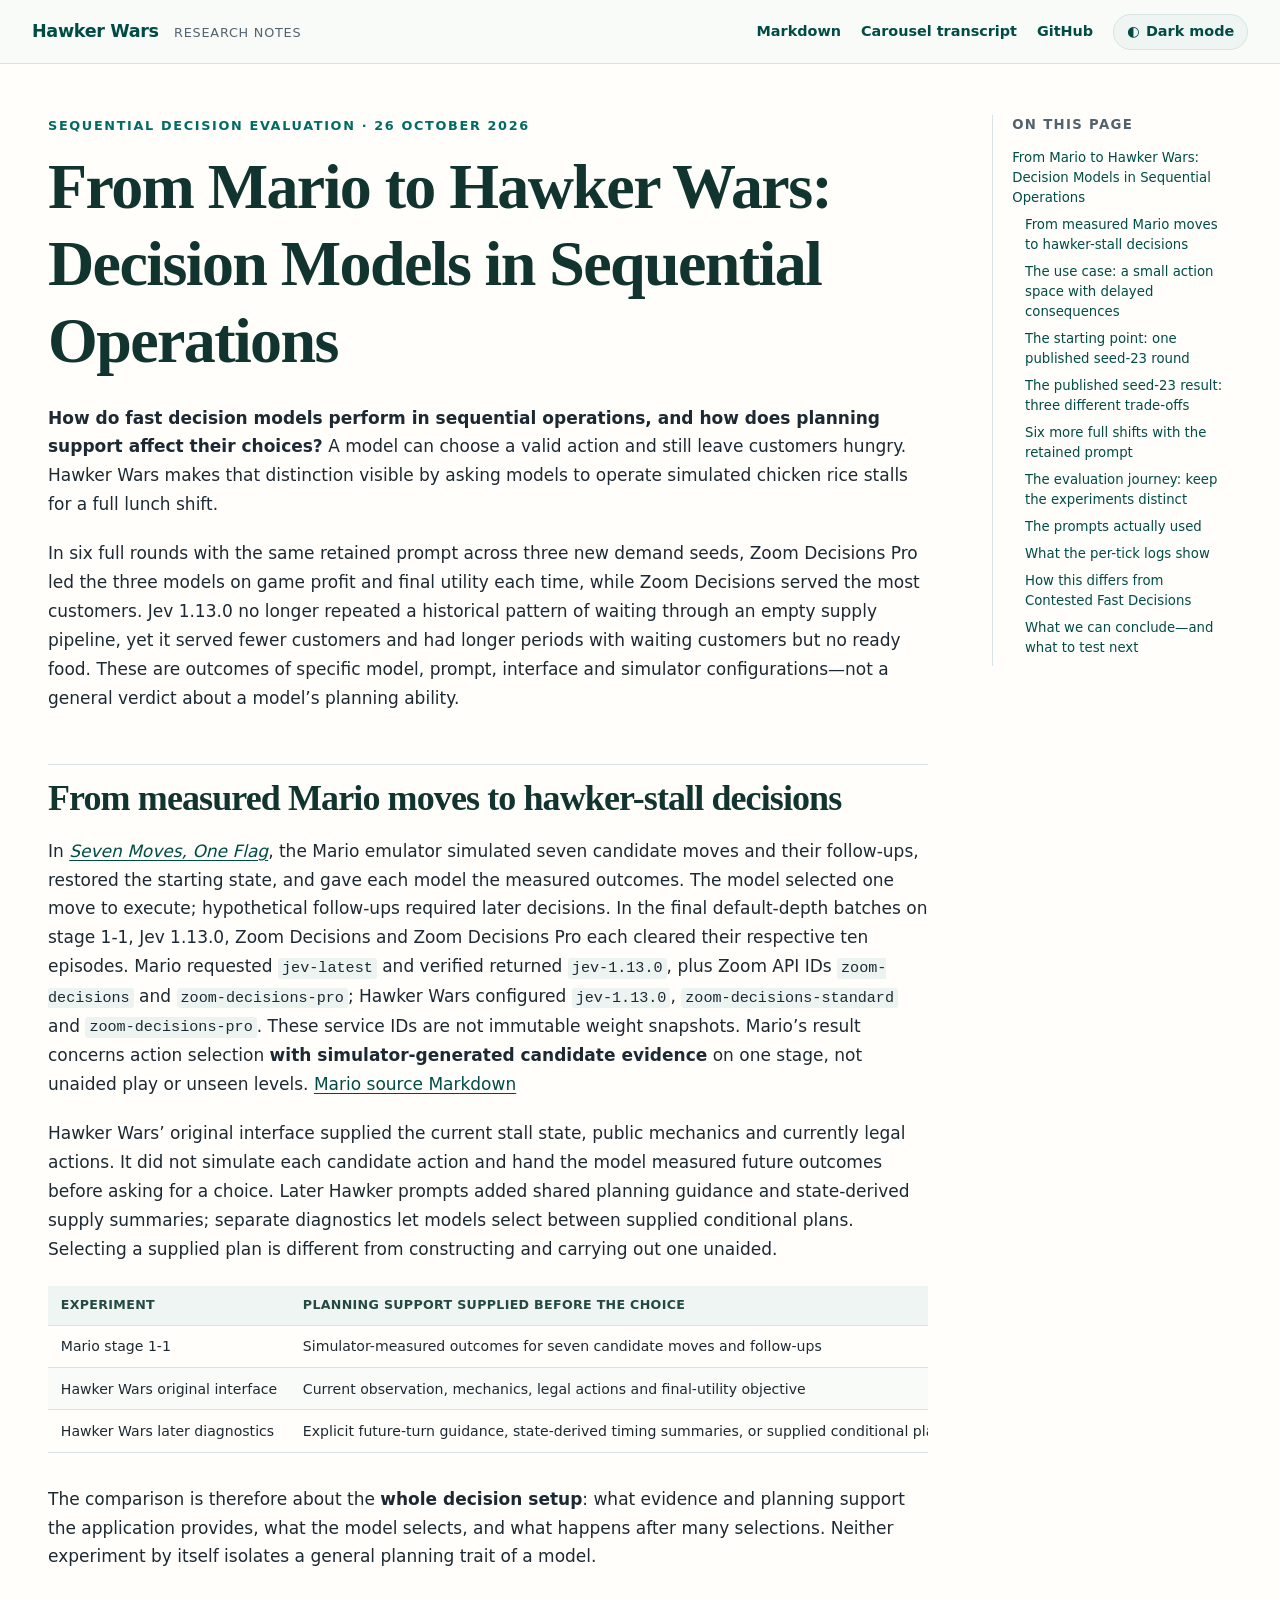
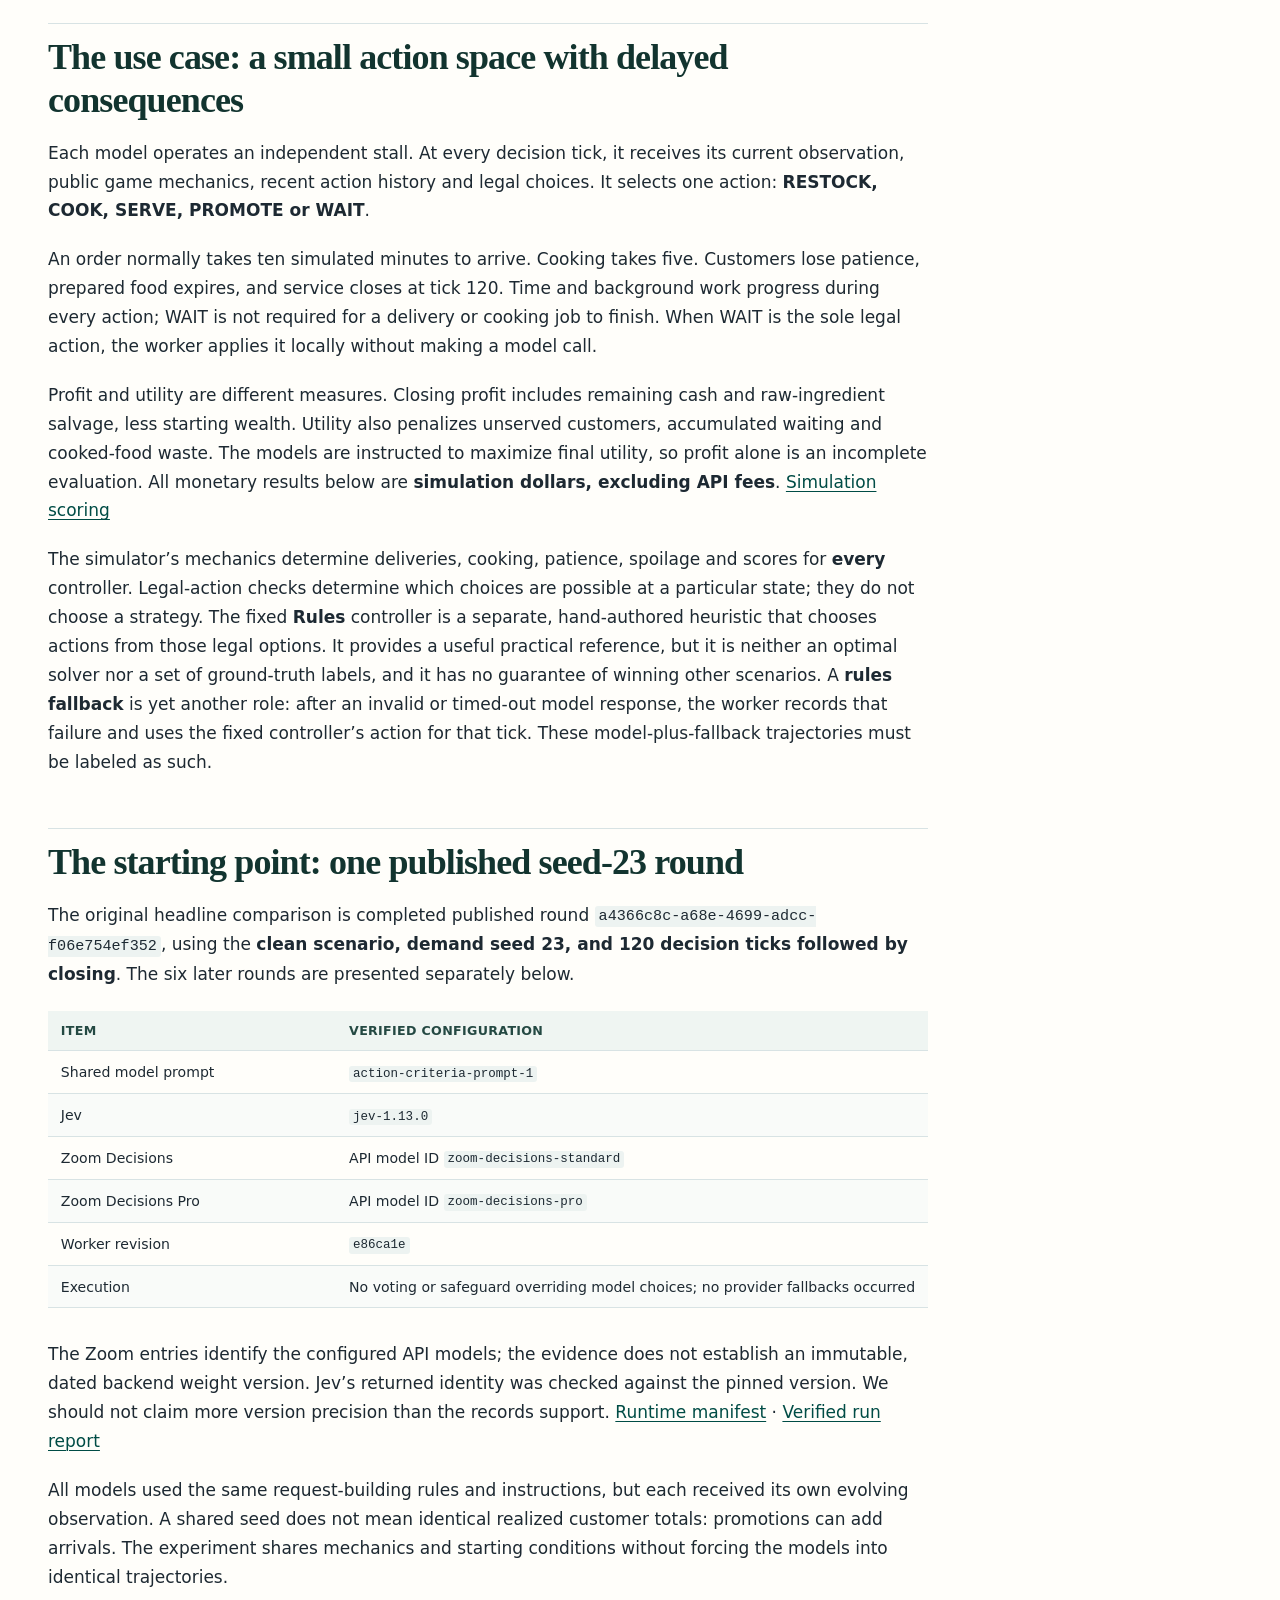
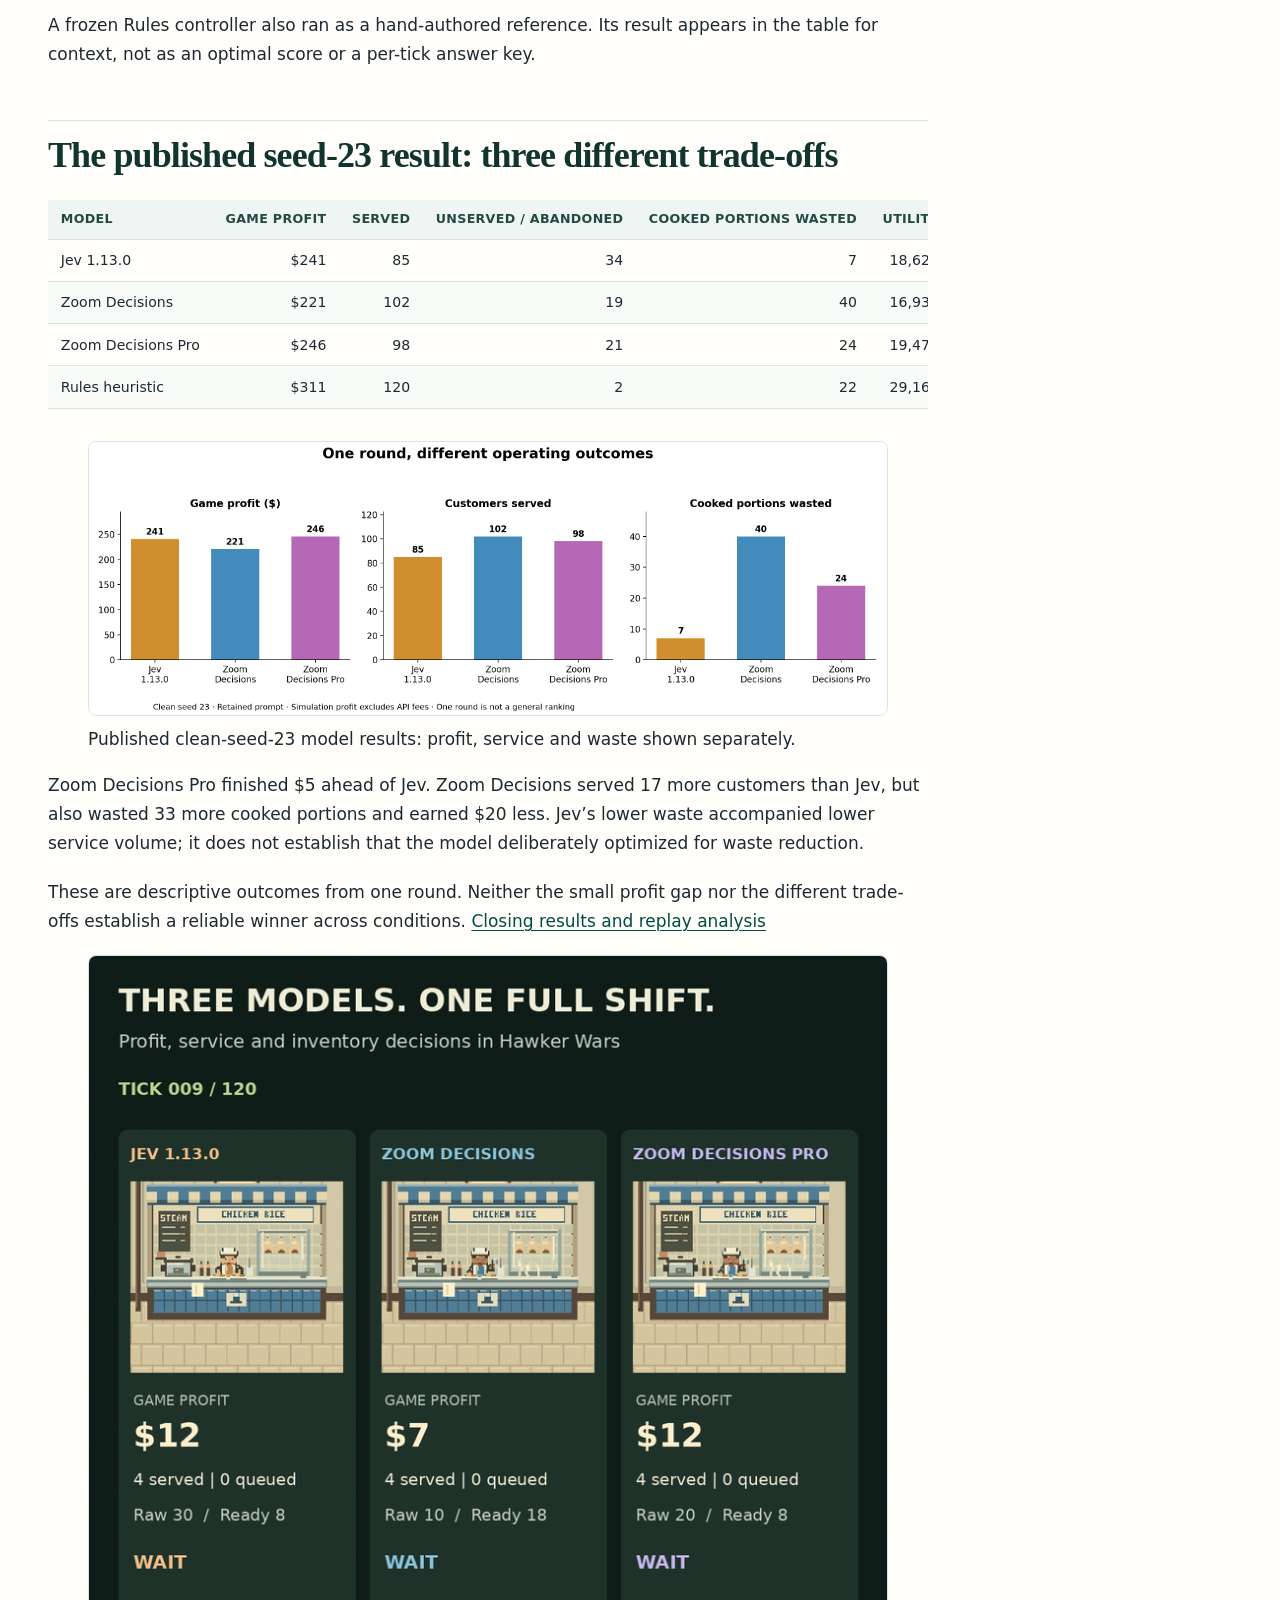
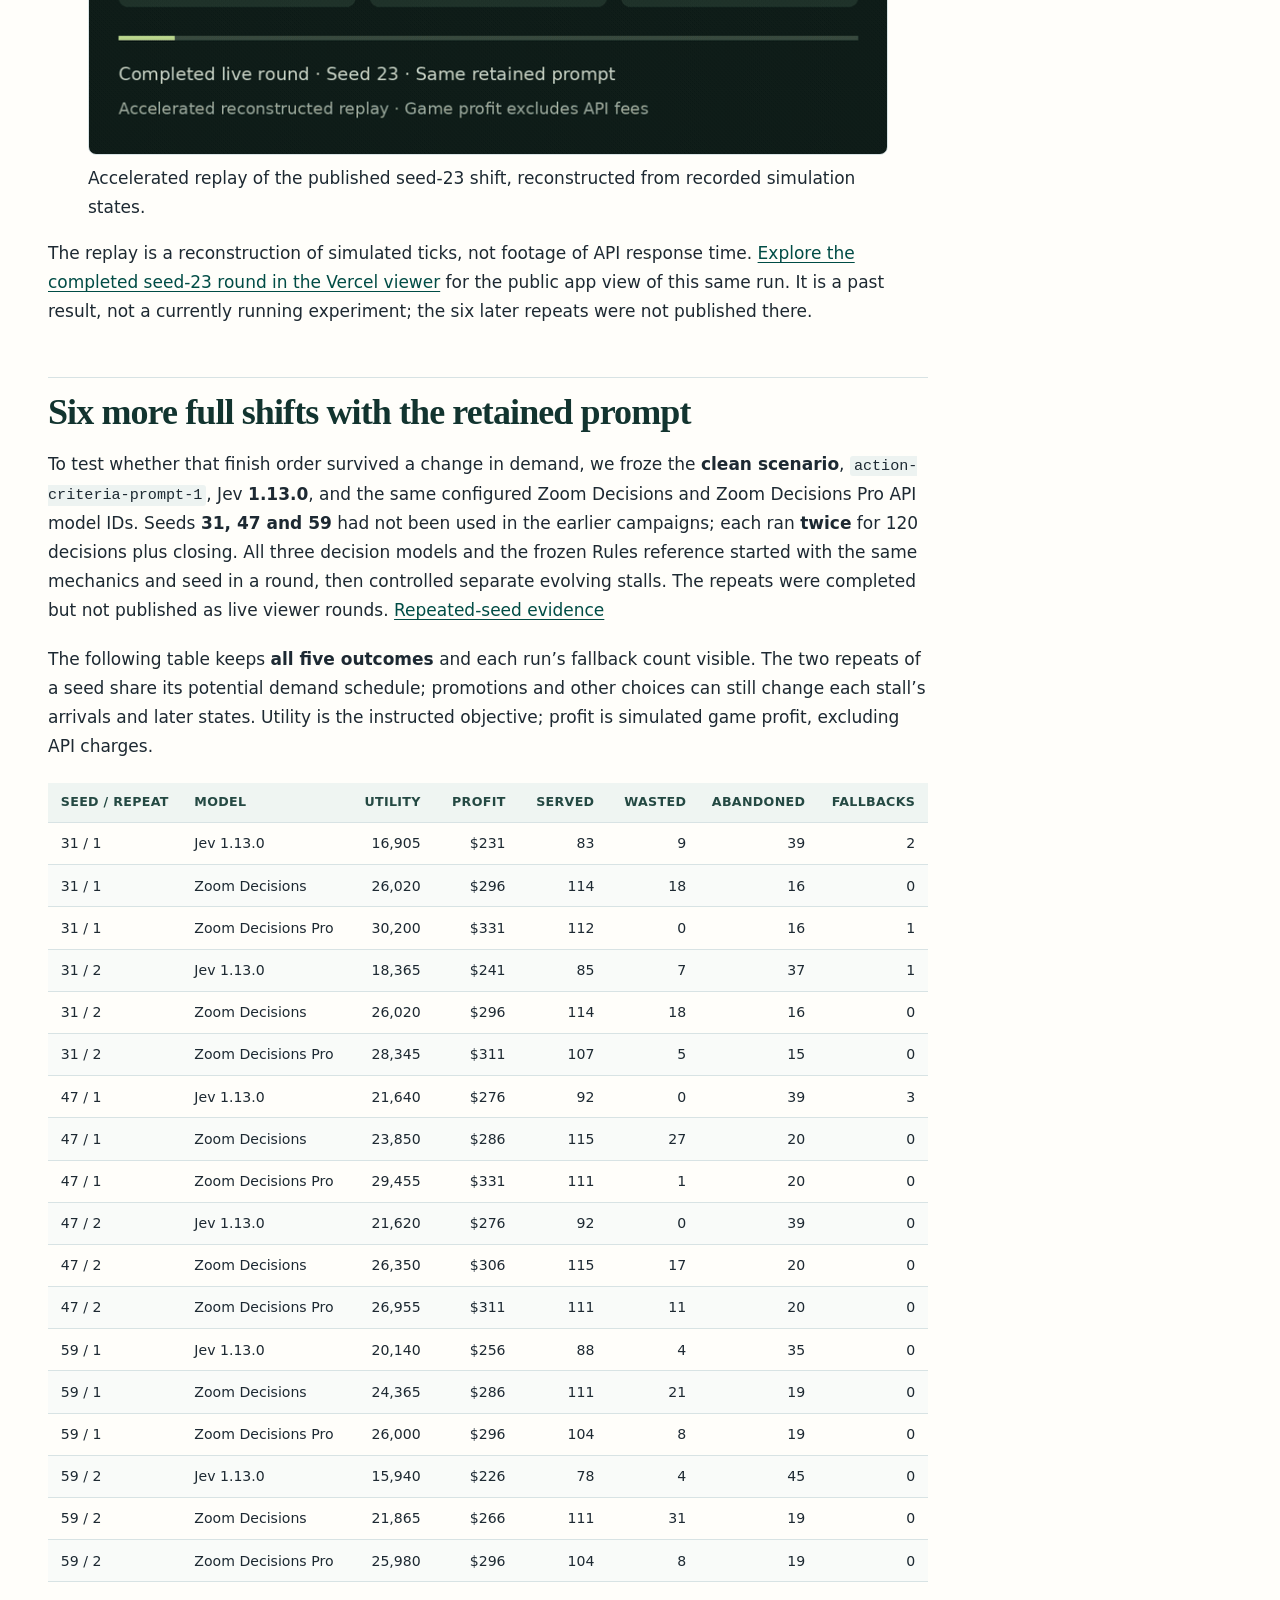
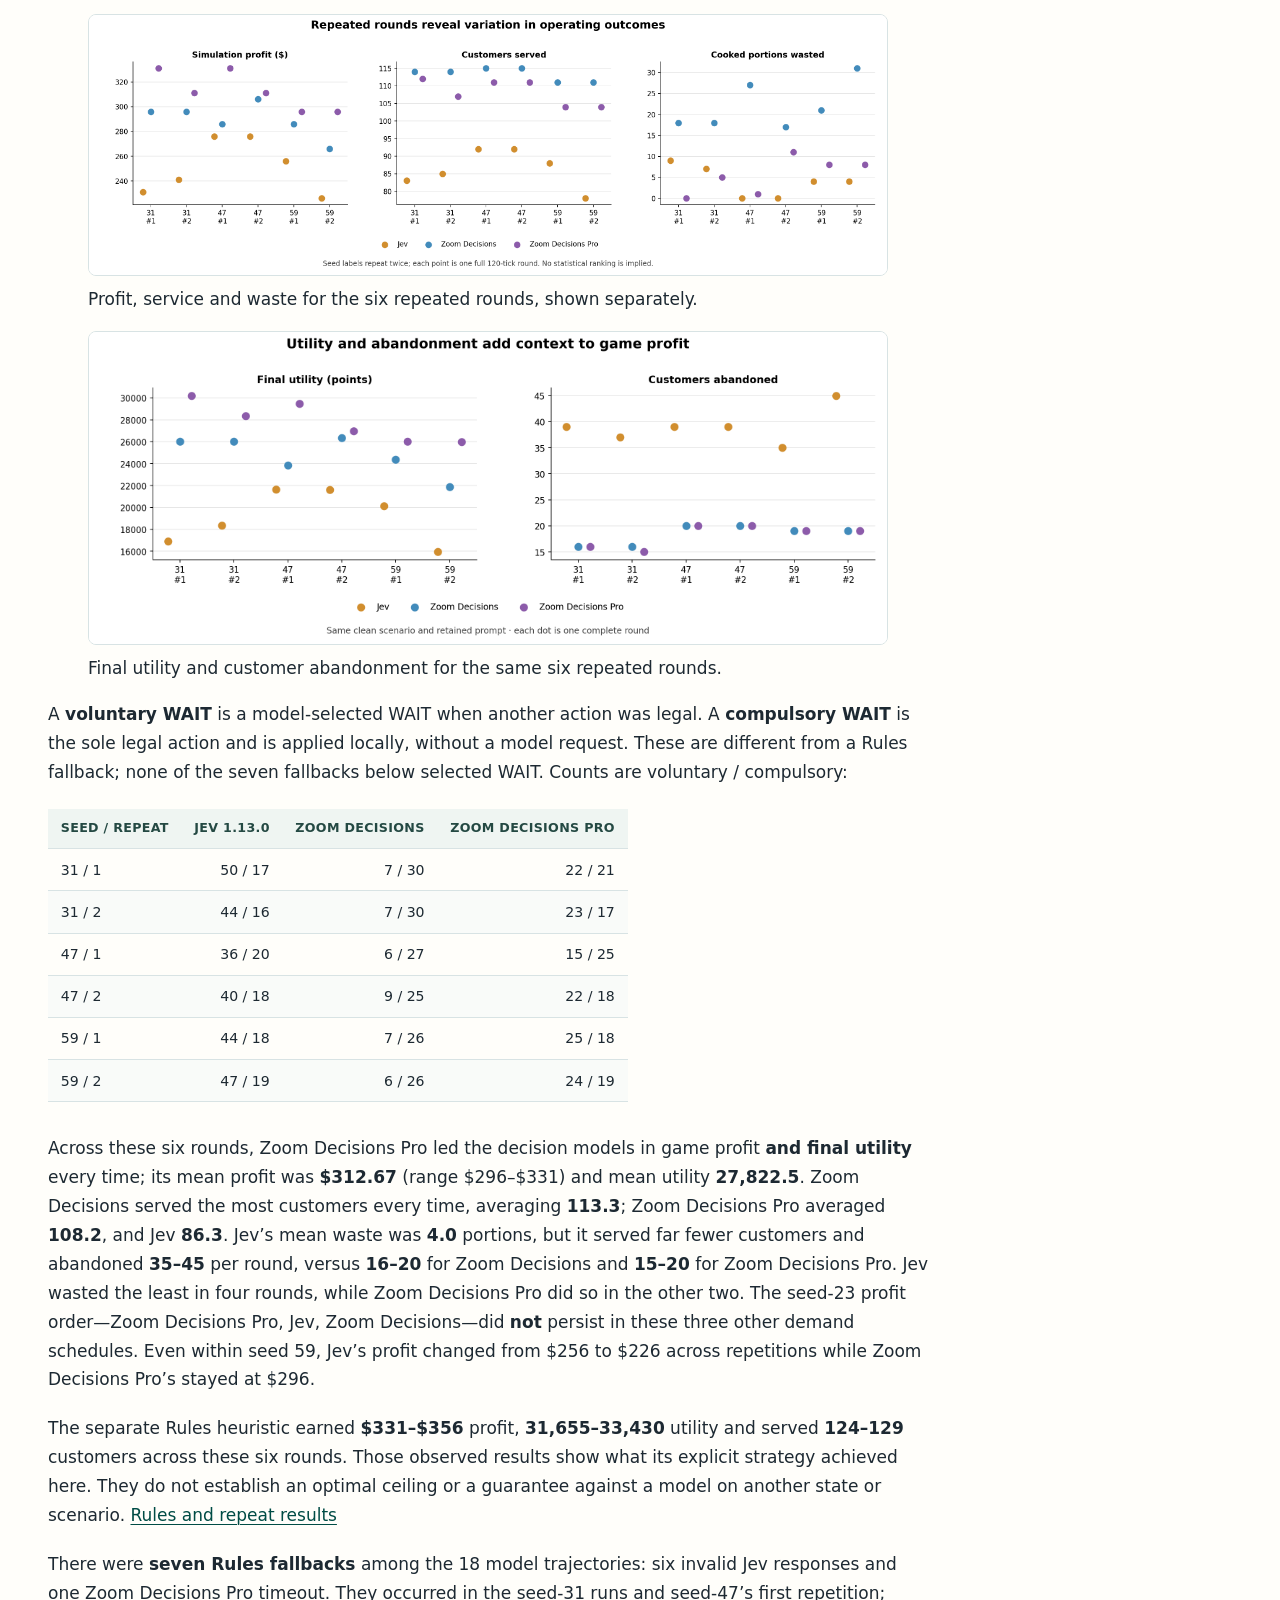
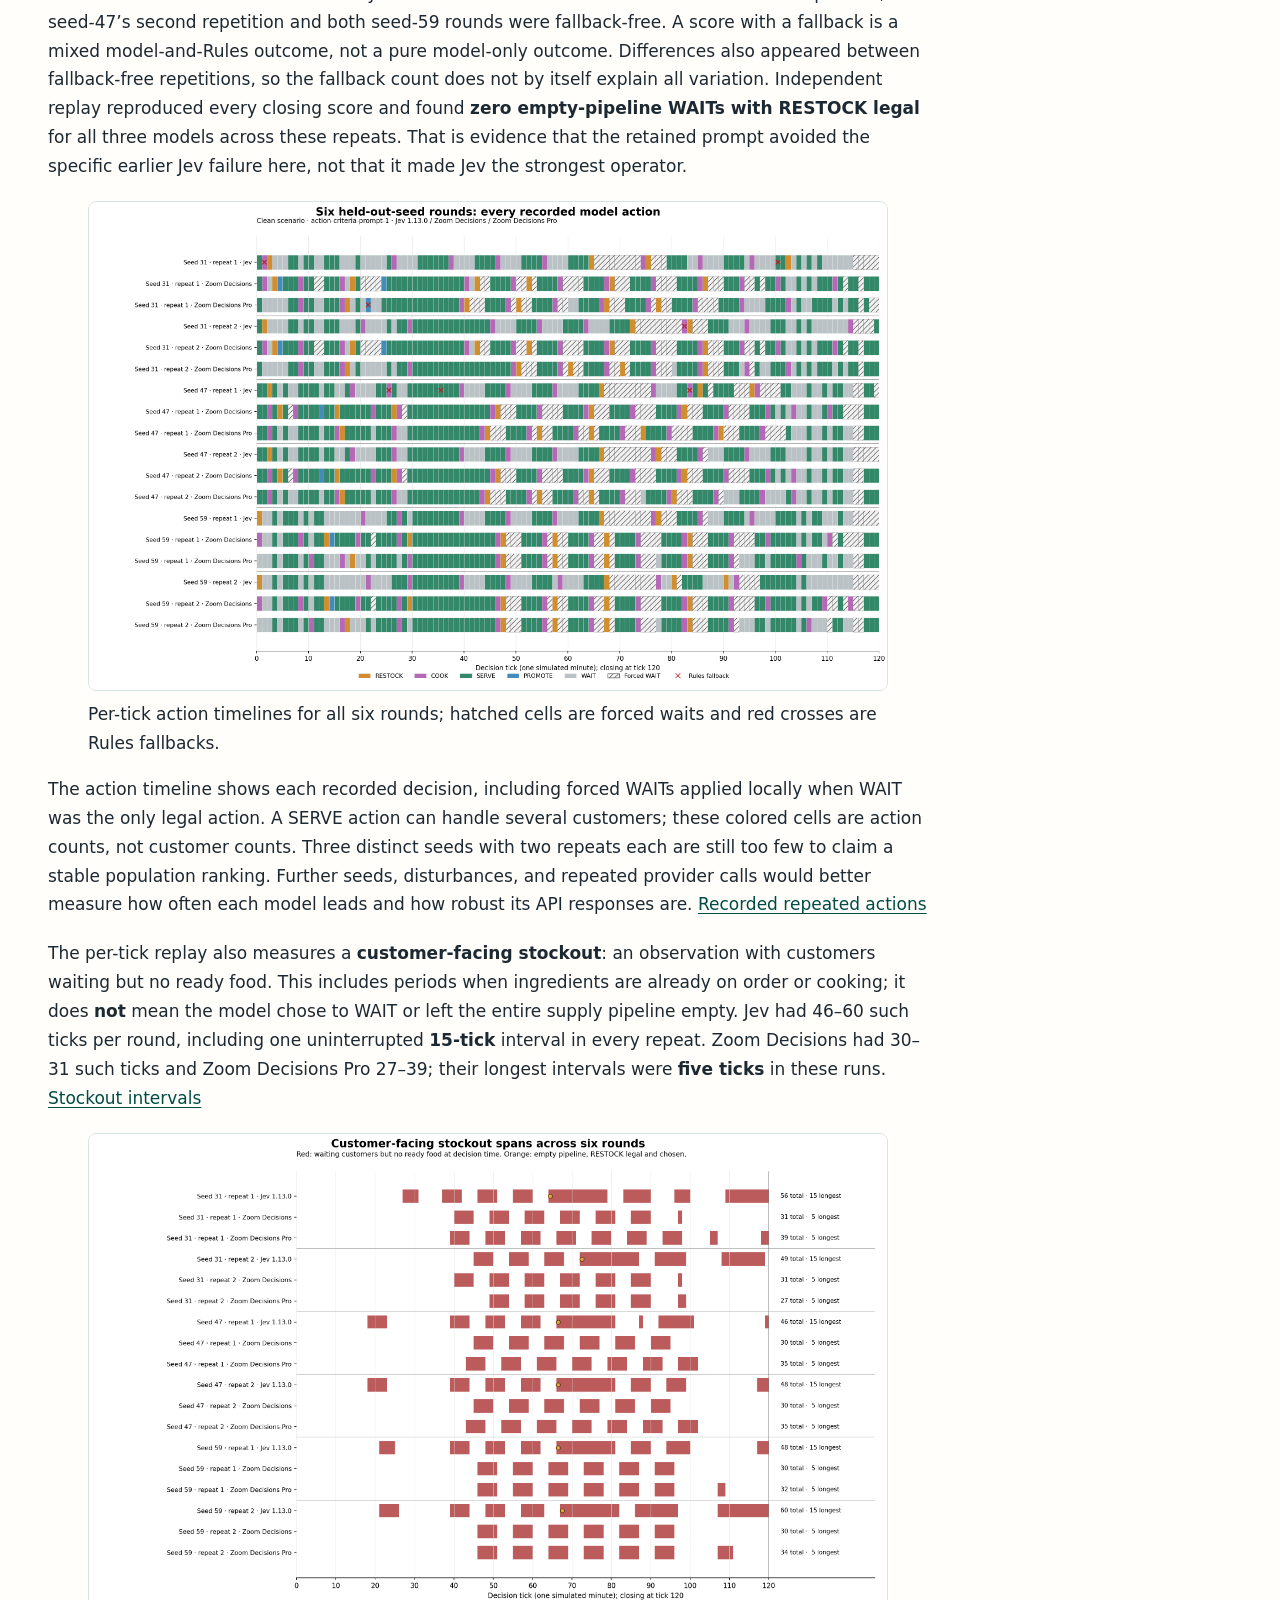
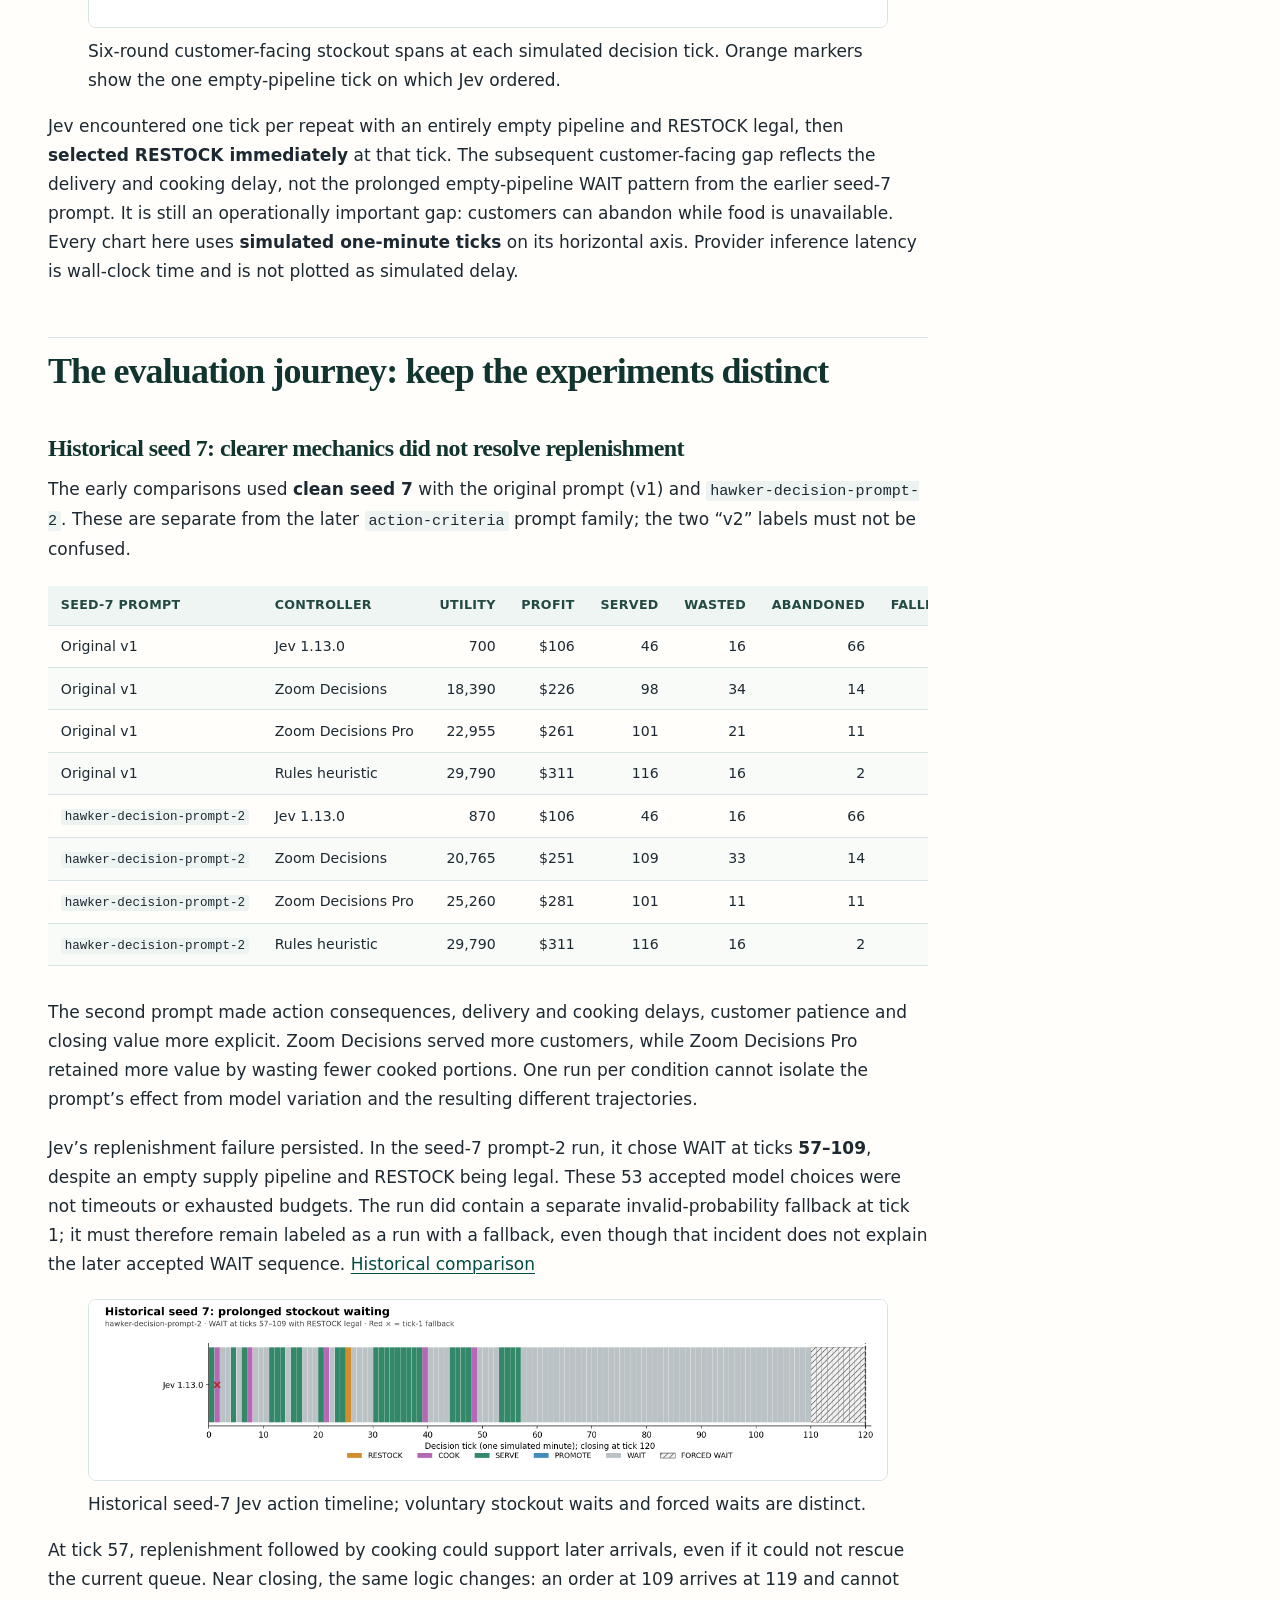
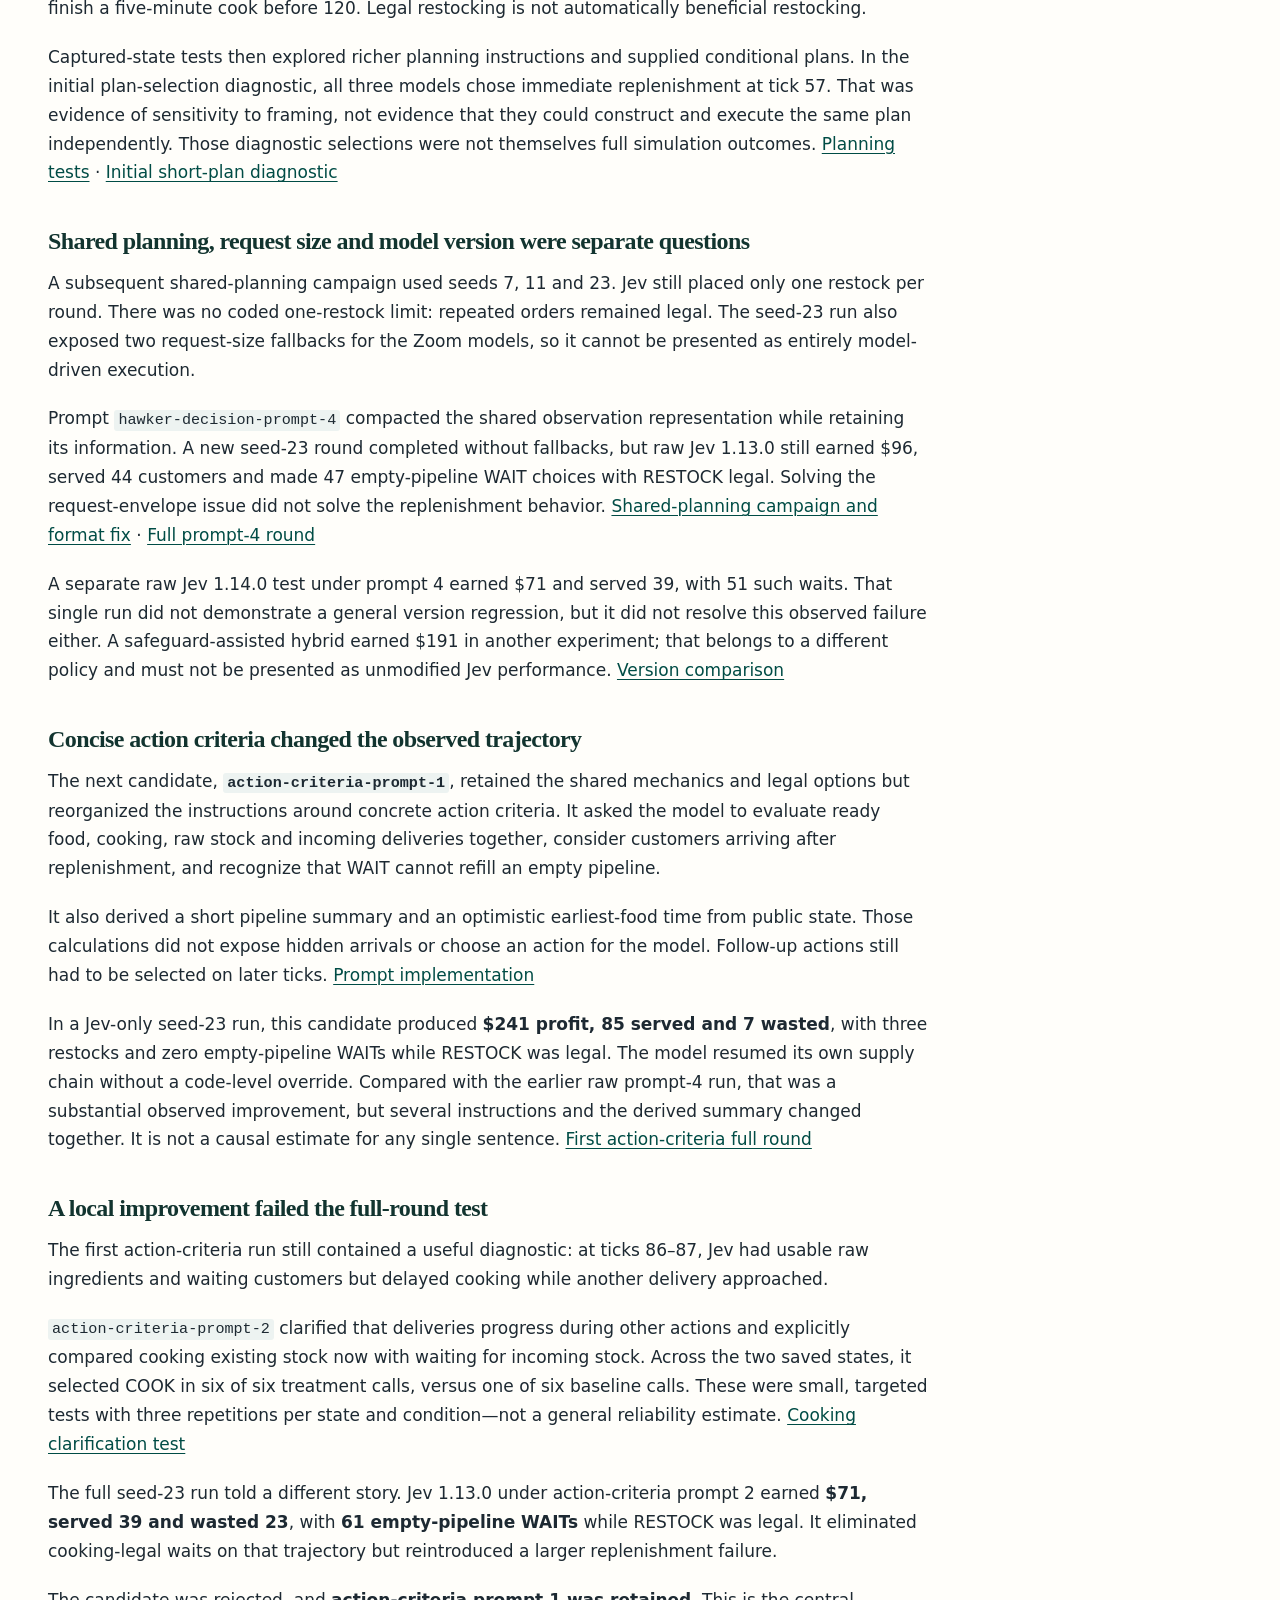
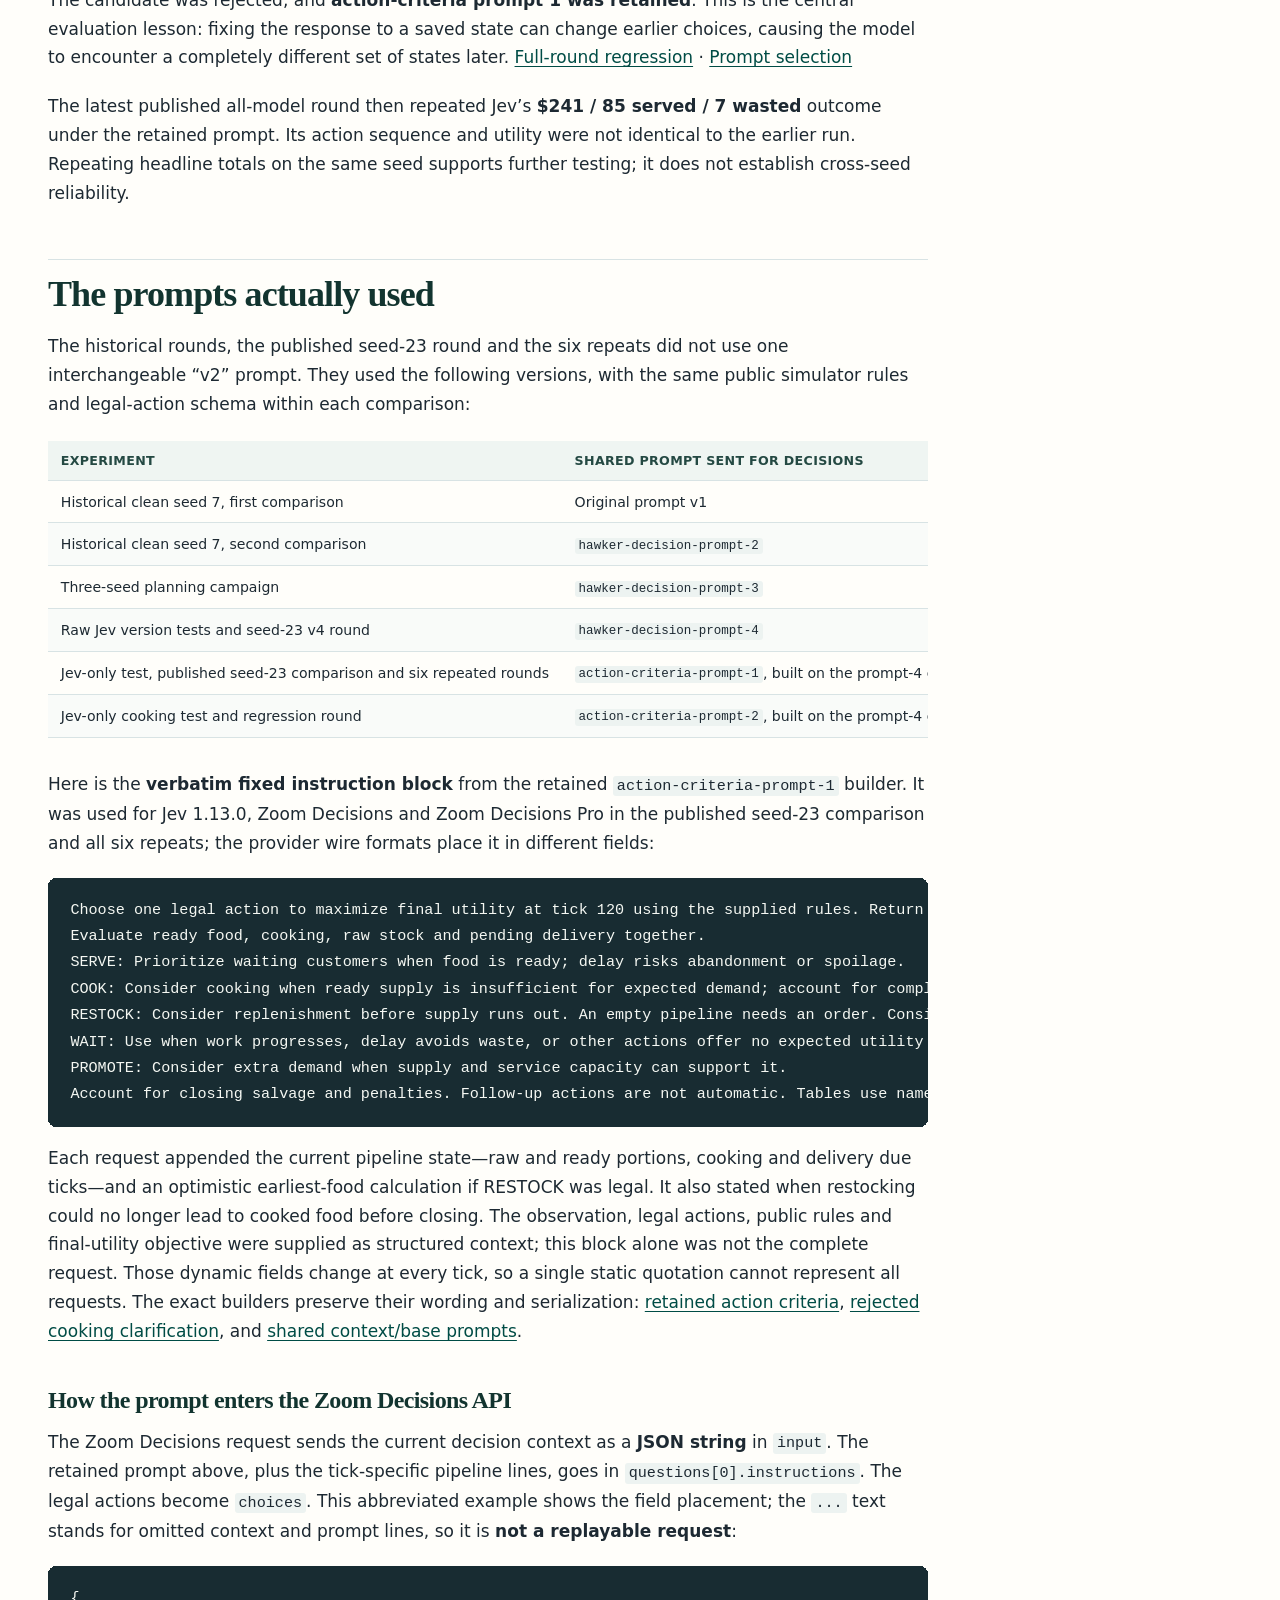
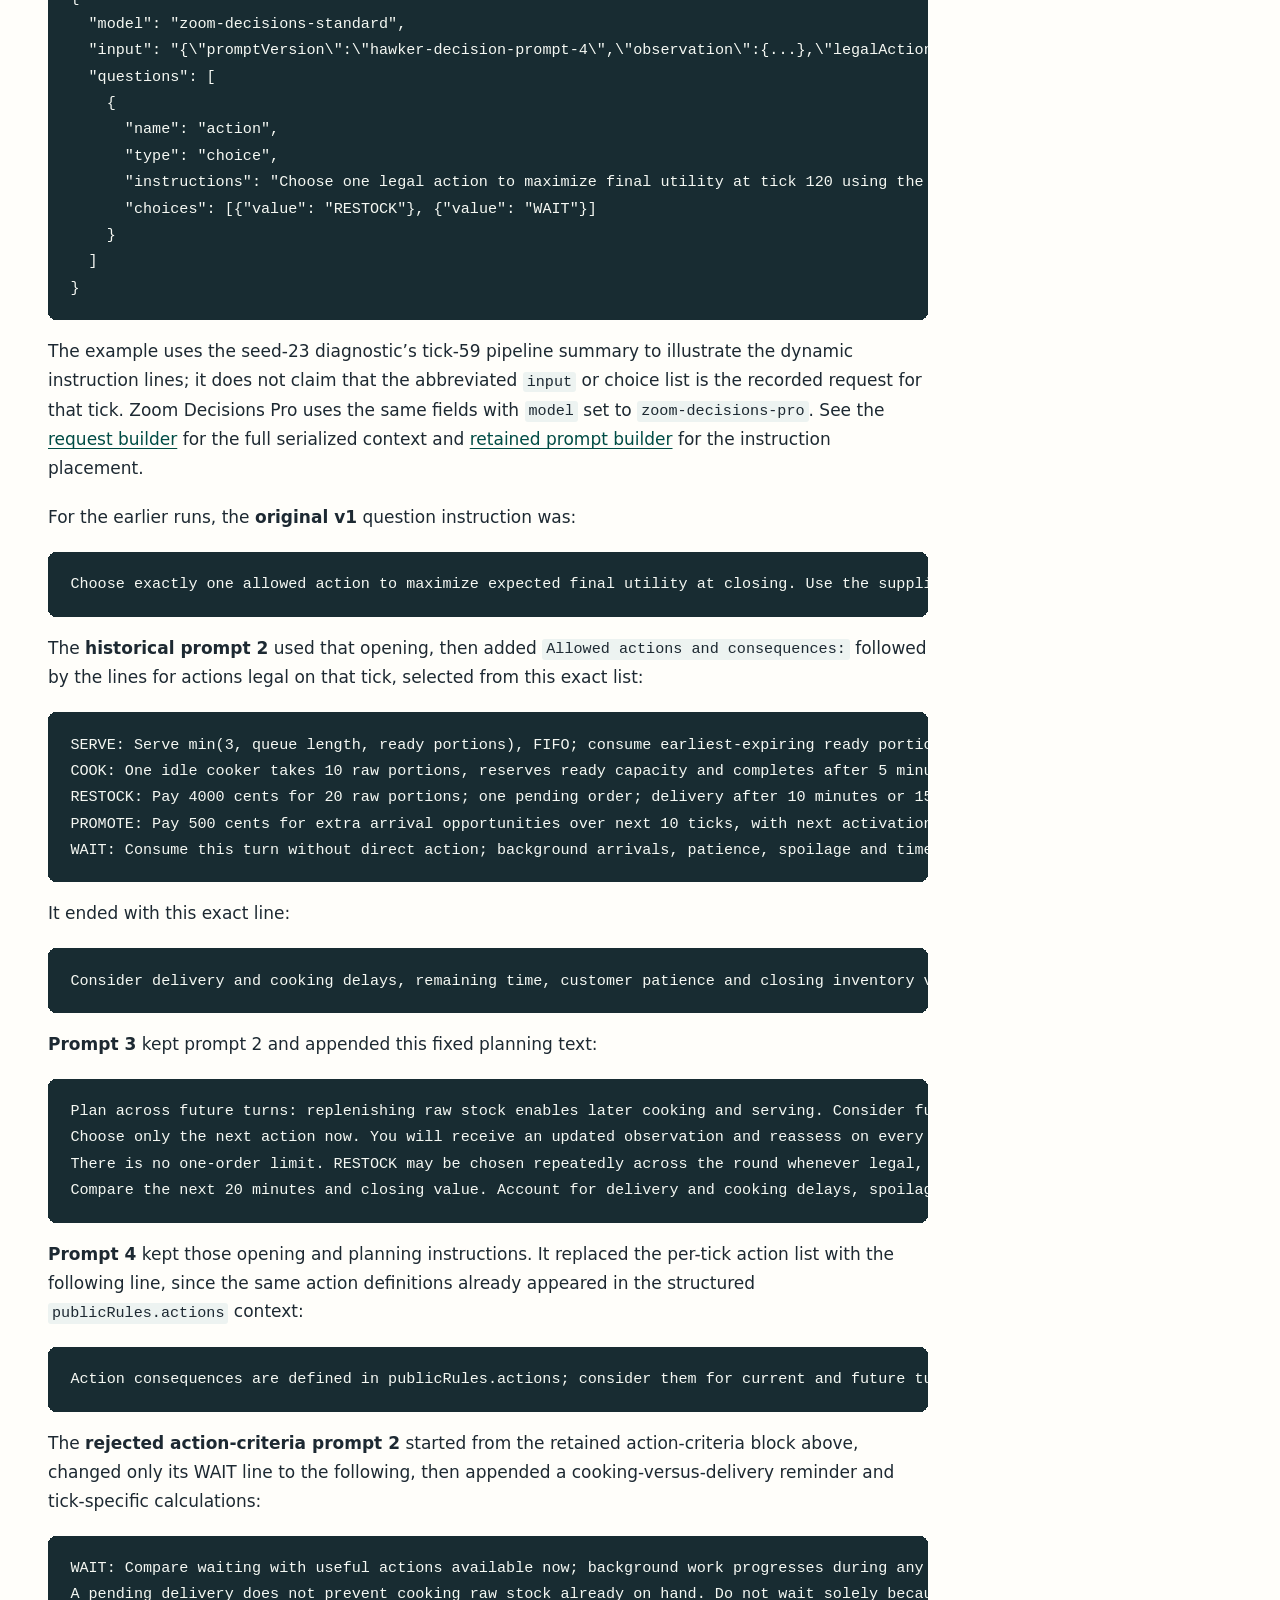
==== commit d539756f: "Add accessible Hawker Wars carousel and transcript" ====
--- a/site/index.html
+++ b/site/index.html
@@ -29,6 +29,7 @@
       <a class="brand" href="./">Hawker Wars <span>Research notes</span></a>
       <nav aria-label="Site">
         <a href="article.md">Markdown</a>
+        <a href="carousel-transcript.html">Carousel transcript</a>
         <a href="https://github.com/jenzushsu/hawker-wars">GitHub</a>
         <button id="theme-toggle" class="theme-toggle" type="button" aria-pressed="false">Dark mode</button>
       </nav>
@@ -1298,7 +1299,7 @@
       </p>
       <footer class="article-footer">
         <strong>Inspect the evidence</strong>
-        <p>Read the <a href="article.md">article Markdown</a>, <a href="repeated-seed-metrics.json">closing results</a>, <a href="repeated-seed-timelines.json">per-tick action timelines</a>, and <a href="stockout-summary.csv">stockout intervals</a>. The <a href="sources/original-blog-draft.md">earlier draft</a> and <a href="sources/mario-article.md">Mario source Markdown</a> are preserved alongside this revision.</p>
+        <p>Read the <a href="article.md">article Markdown</a>, <a href="carousel-transcript.html">accessible carousel transcript</a>, <a href="hawker-wars-linkedin-carousel.pdf">selectable-text carousel PDF</a>, <a href="repeated-seed-metrics.json">closing results</a>, <a href="repeated-seed-timelines.json">per-tick action timelines</a>, and <a href="stockout-summary.csv">stockout intervals</a>. The <a href="sources/original-blog-draft.md">earlier draft</a> and <a href="sources/mario-article.md">Mario source Markdown</a> are preserved alongside this revision.</p>
         <details>
           <summary>Download editable vector charts</summary>
           <ul>
